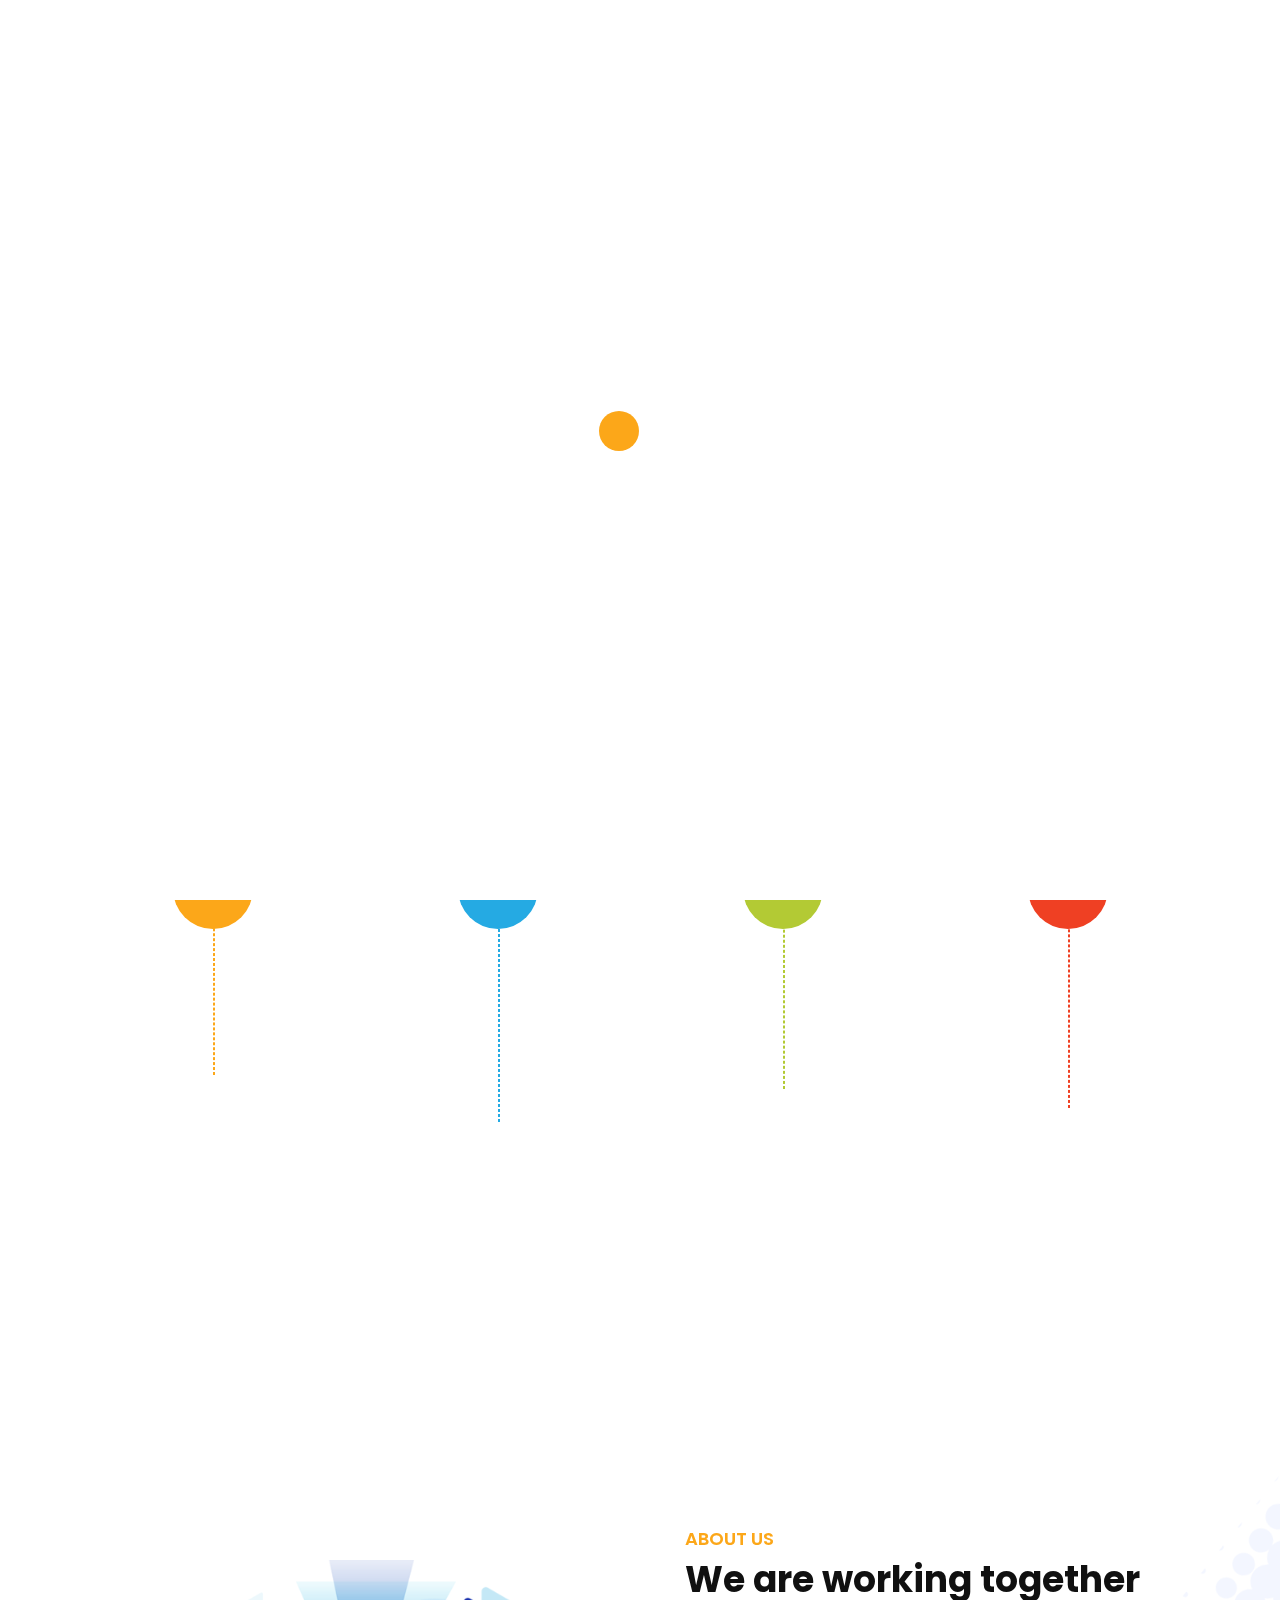
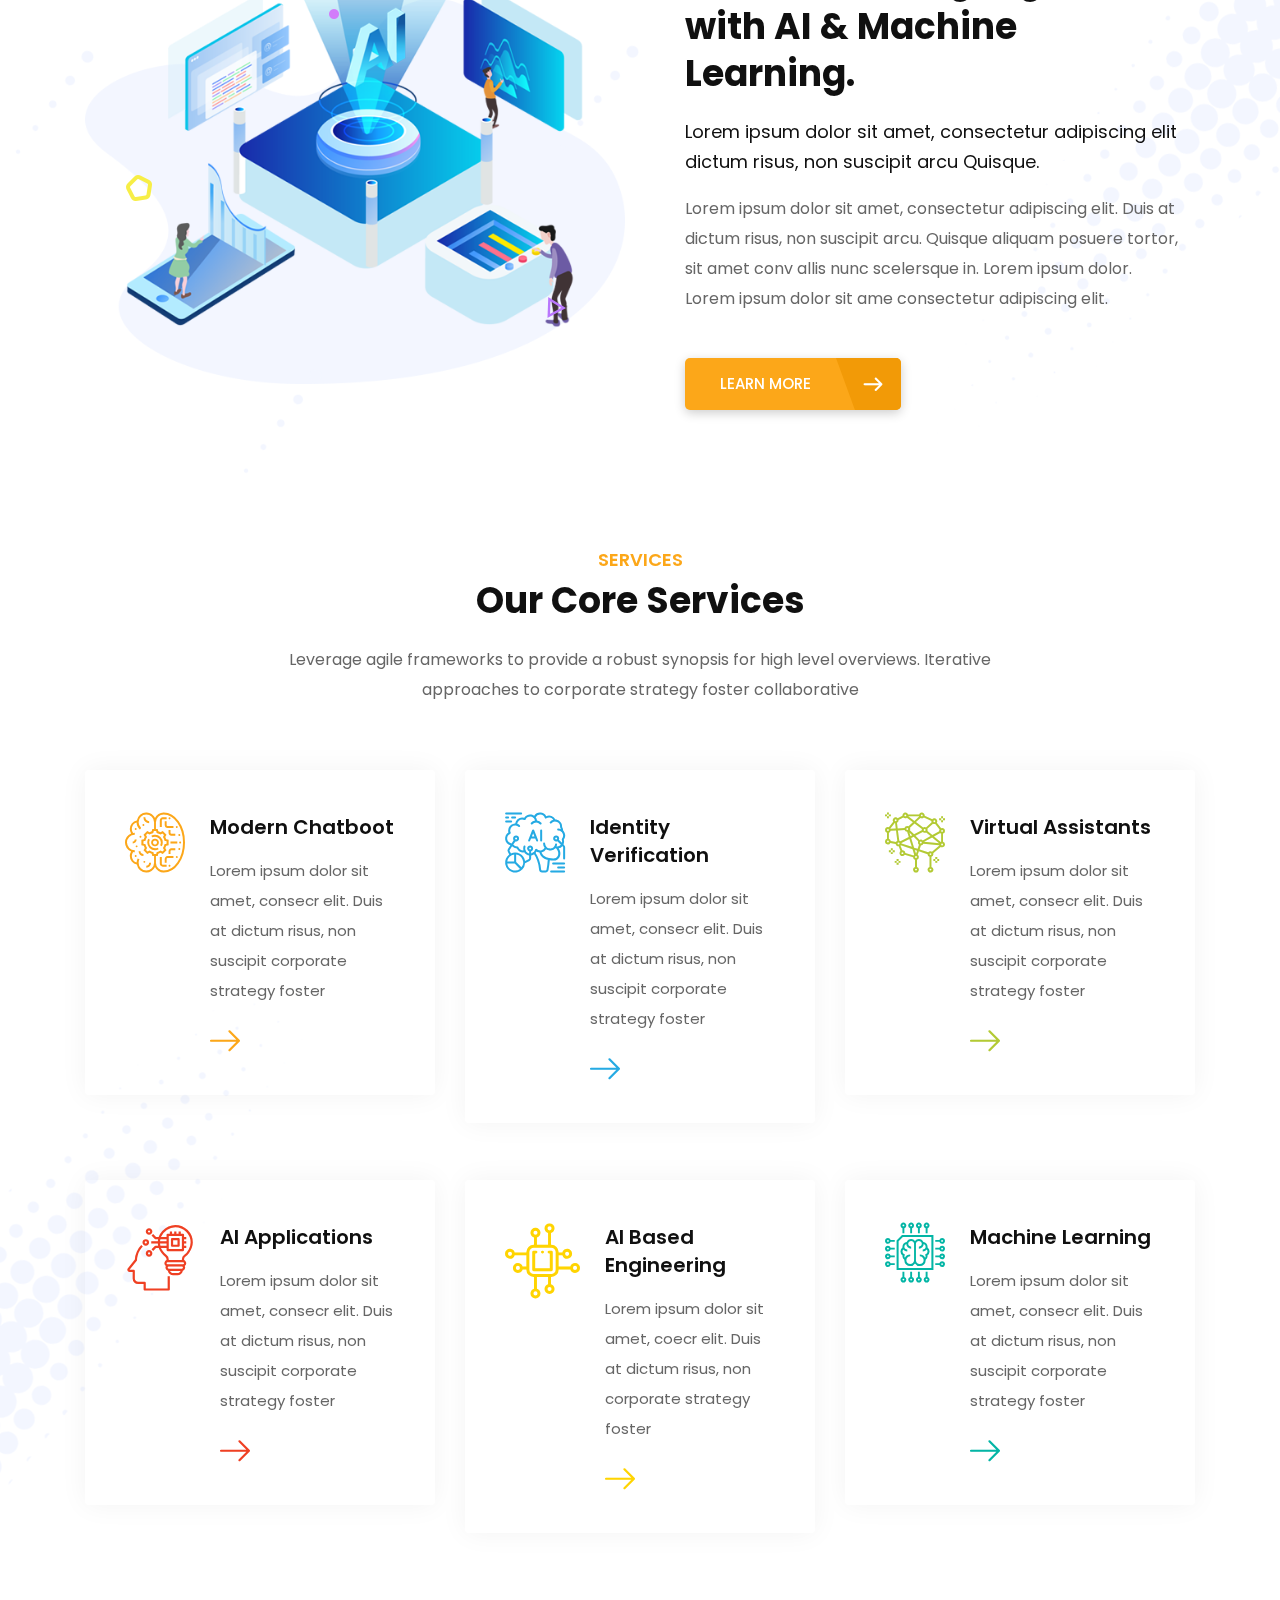
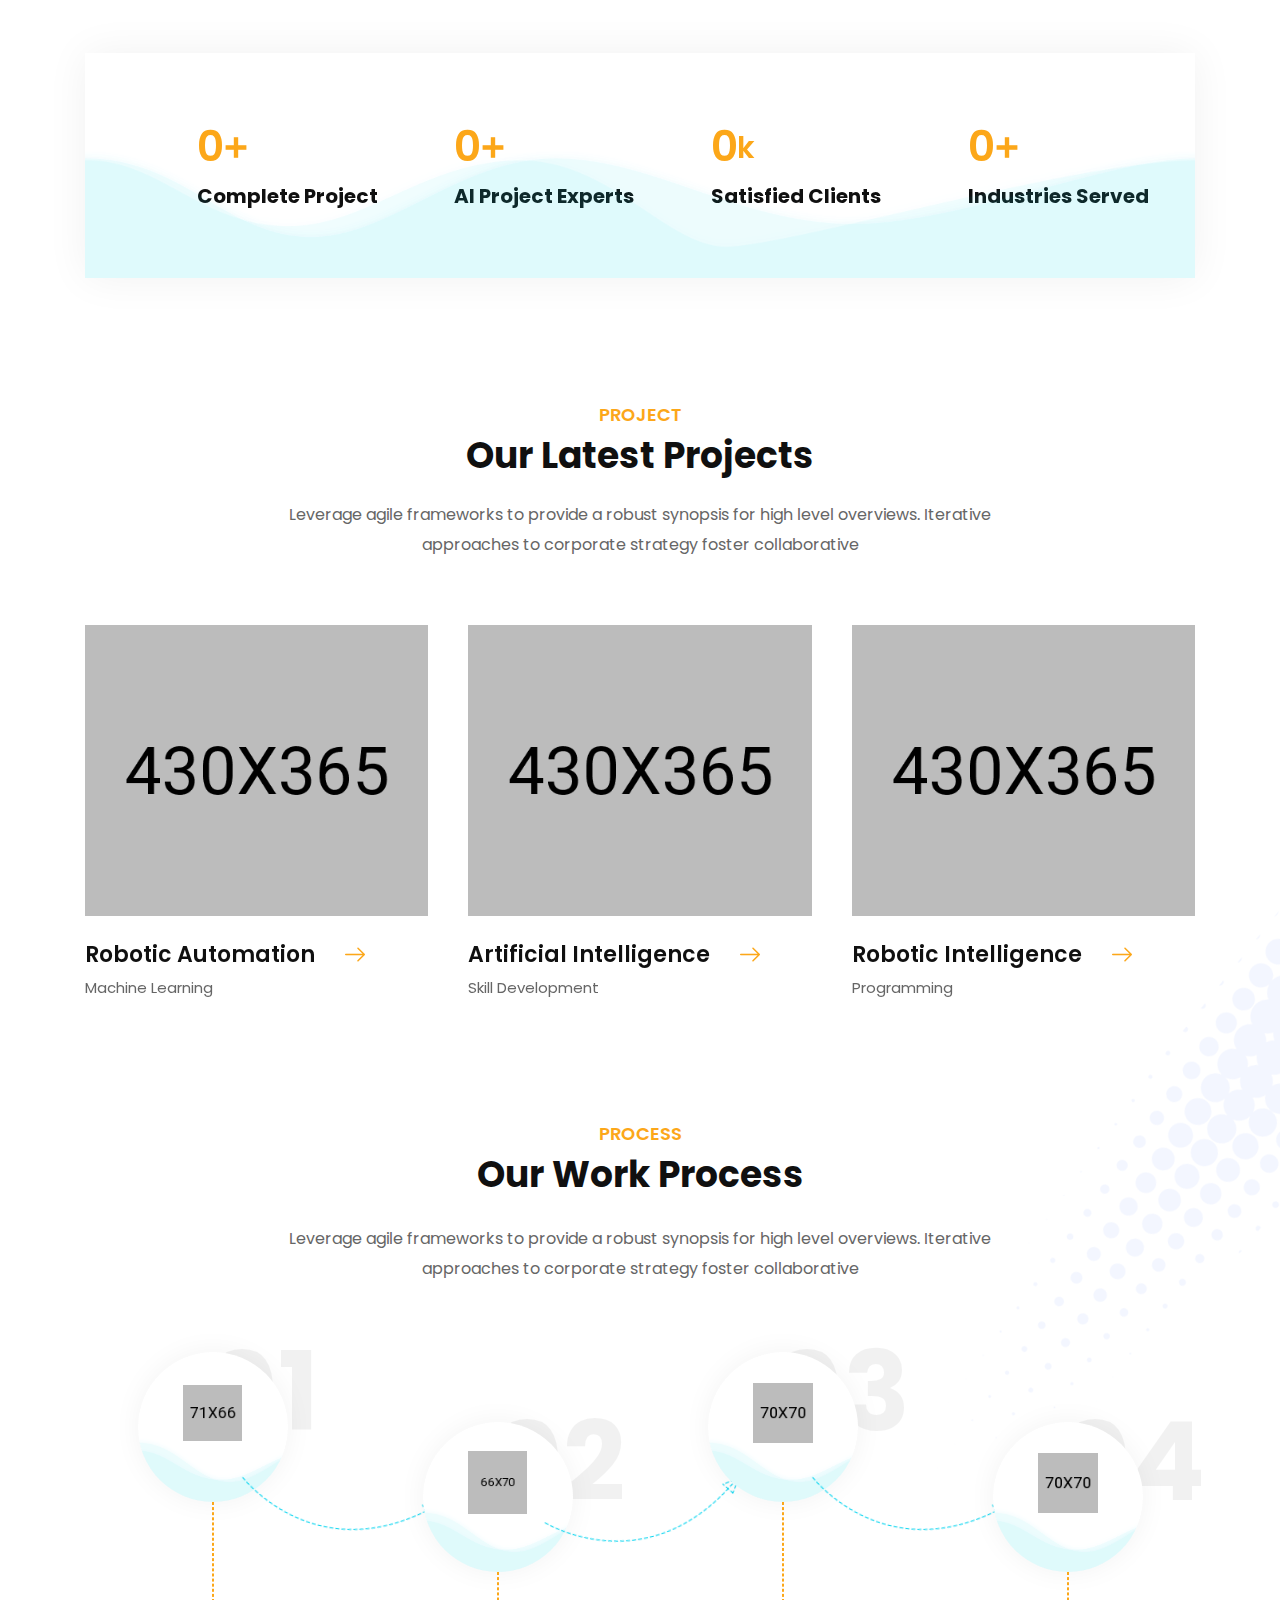
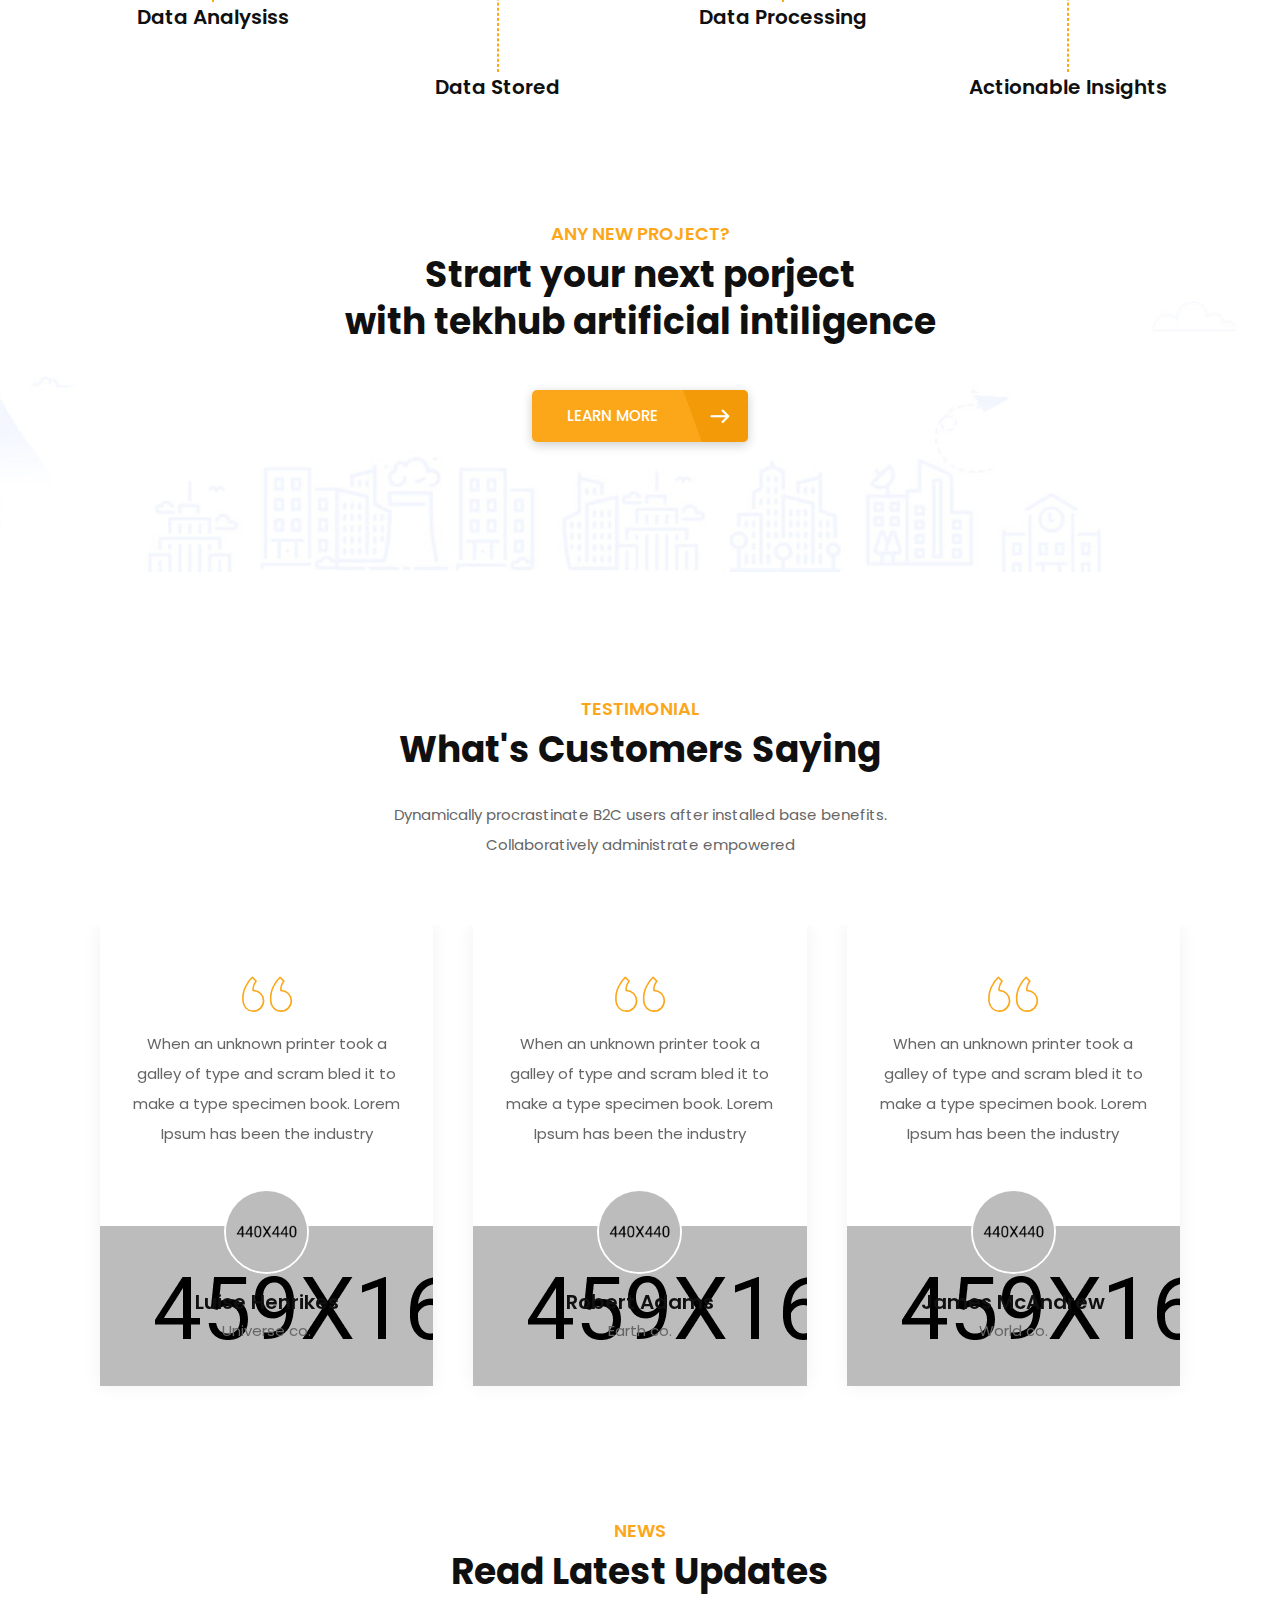
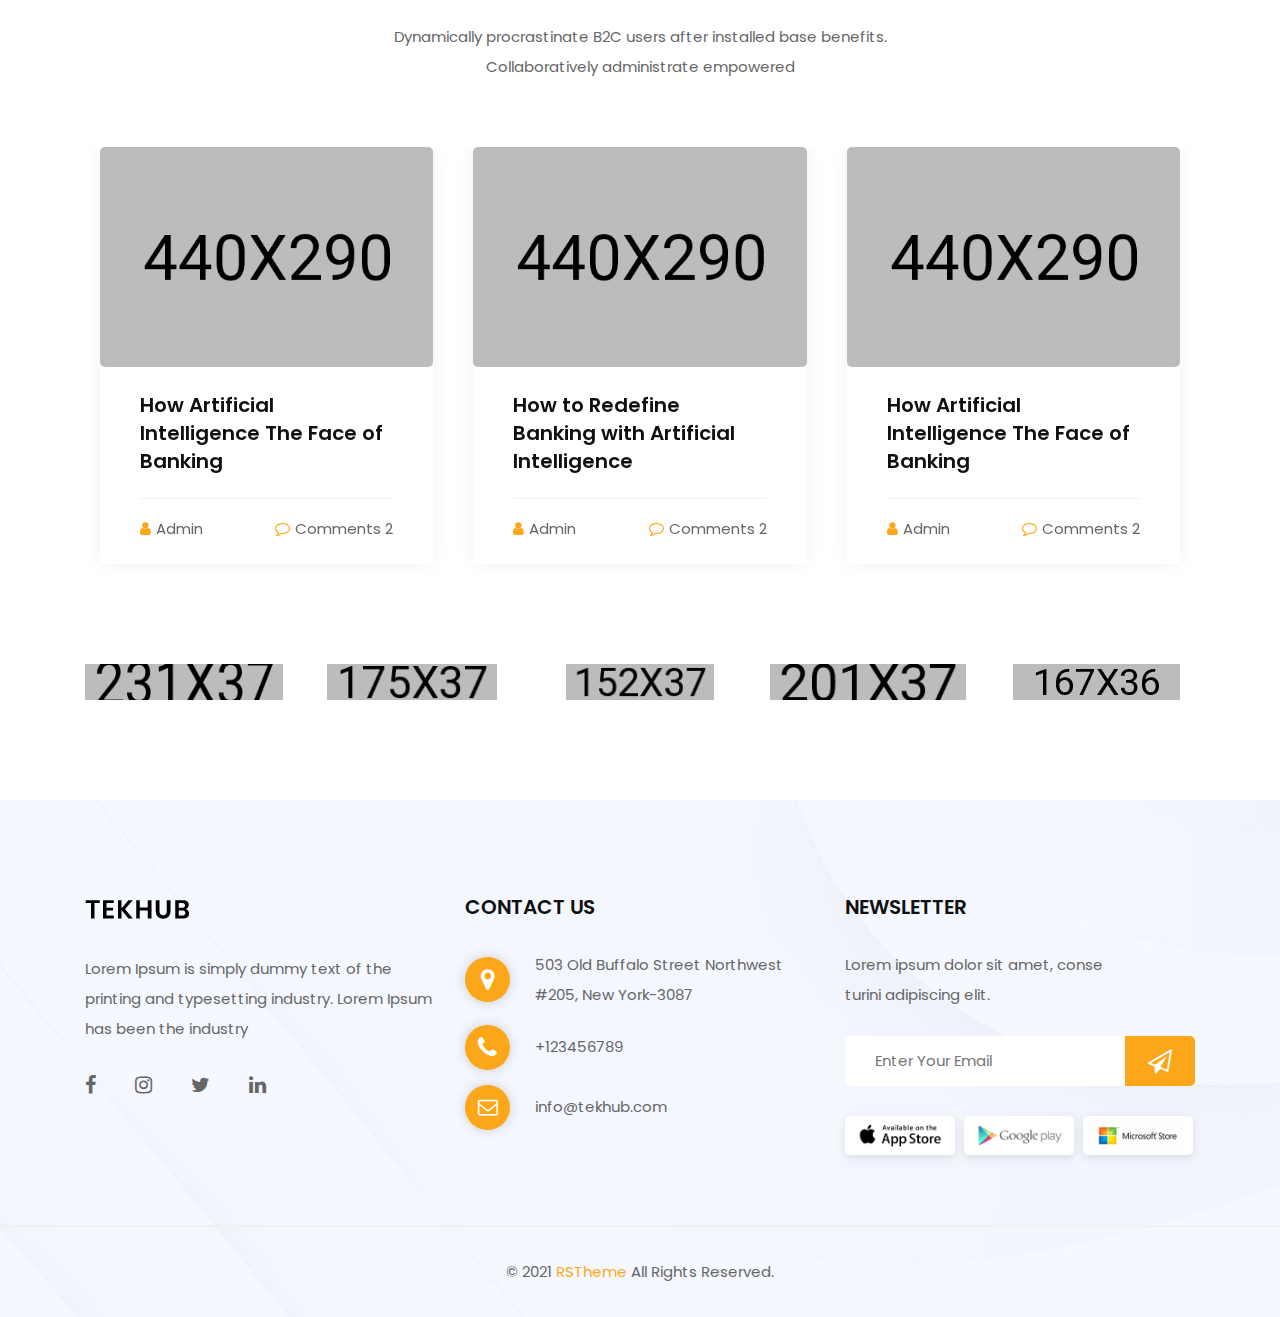
==== index.html @ 442f390a "setup codebase" ====
<!DOCTYPE html>

<html lang="zxx">

    <head>
        <!-- meta tag -->
        <meta charset="utf-8">
        <title>Home | Tekhub - Multipurpose Startups HTML5 Template</title>
        <meta name="description" content="">
        <!-- responsive tag -->
        <meta http-equiv="x-ua-compatible" content="ie=edge">
        <meta name="viewport" content="width=device-width, initial-scale=1">
        <!-- favicon -->
        <link rel="apple-touch-icon" href="apple-touch-icon.png">
        <link rel="shortcut icon" type="image/x-icon" href="assets/images/fav.png">
        <!-- bootstrap v4 css -->
        <link rel="stylesheet" type="text/css" href="assets/css/bootstrap.min.css">
        <!-- font-awesome css -->
        <link rel="stylesheet" type="text/css" href="assets/css/font-awesome.min.css">
        <!-- animate css -->
        <link rel="stylesheet" type="text/css" href="assets/css/animate.css">
        <!-- owl.carousel css -->
        <link rel="stylesheet" type="text/css" href="assets/css/owl.carousel.css">
        <!-- off canvas css -->
        <link rel="stylesheet" type="text/css" href="assets/css/off-canvas.css">
        <!-- slick css -->
        <link rel="stylesheet" type="text/css" href="assets/css/slick-theme.css">
        <link rel="stylesheet" type="text/css" href="assets/css/slick.css">
        <!-- flaticon css  -->
        <link rel="stylesheet" type="text/css" href="assets/fonts/flaticon.css">
        <!-- magnific popup css -->
        <link rel="stylesheet" type="text/css" href="assets/css/magnific-popup.css">
        <!-- rsmenu CSS -->
        <link rel="stylesheet" type="text/css" href="assets/css/rsmenu-main.css">
        <!-- AOS CSS -->
        <link rel="stylesheet" type="text/css" href="assets/css/aos.css">
        <!-- Odometer CSS -->
        <link rel="stylesheet" type="text/css" href="assets/css/odometer.min.css">
        <!-- rsanimations CSS -->
        <link rel="stylesheet" type="text/css" href="assets/css/rsanimations.css">
        <!-- Slider Revolution CSS Files -->
        <link rel="stylesheet" type="text/css" href="assets/revolution/css/settings.css">
        <link rel="stylesheet" type="text/css" href="assets/revolution/css/layers.css">
        <link rel="stylesheet" type="text/css" href="assets/revolution/css/navigation.css">
        <!-- style css -->
        <link rel="stylesheet" type="text/css" href="style.css">
        <!-- style css -->
        <link rel="stylesheet" type="text/css" href="assets/css/rs-spacing.css">
        <!-- responsive css -->
        <link rel="stylesheet" type="text/css" href="assets/css/responsive.css">
    </head>
    <body>    

        <!-- Preloader area start here -->

        <div id="tekhub-load">
            <div class="spinner"></div>
        </div> 
        <!--End preloader here -->        

        <div class="off-wrap"></div>   

        <!--Full width header Start-->
        <div class="full-width-header">
            <!--Header Start-->

            <header id="rs-header" class="rs-header transparent-header">
                <!-- Menu Start -->
                <div class="menu-area menu-sticky">
                    <div class="container">
                        <div class="row">
                            <div class="col-lg-2">
                                <div class="logo-area">
                                    <a class="logo" href="index.html"><img src="assets/images/logo.png" alt="logo"></a>
                                </div>
                            </div>

                            <div class="col-lg-10 text-right">
                                <div class="main-menu">
                                    <div class="mobile-menu">
                                        <a class="rs-menu-toggle">
                                            <i class="fa fa-bars"></i>
                                        </a>
                                    </div>

                                    <nav class="rs-menu">
                                        <ul class="nav-menu">
                                            <!-- Home -->
                                            <li class="current-menu-item current_page_item"> <a href="index.html">Home</a></li>
                                            <!-- End Home -->

                                            <!-- About Menu Start -->
                                            <li><a href="about.html">About</a></li>
                                            <!-- About Menu End -->

                                            <!-- Services Start -->
                                            <li><a href="services.html">Services</a></li>
                                            <!-- Services End -->

                                            <!-- Team Start -->
                                            <li><a href="team.html">Team</a></li>
                                            <!-- Team End -->

                                            <!-- Pages Start -->

                                            <li class="menu-item-has-children"><a href="#">Pages</a>
                                                <ul class="sub-menu">
                                                    <li><a href="project.html">Project</a></li>
                                                    <li><a href="project-details.html">Project Details</a></li>
                                                </ul>
                                            </li>

                                            <!-- Pages End -->

                                            <!-- Blog Start -->
                                            <li class="menu-item-has-children"><a href="#">Blog</a>
                                                <ul class="sub-menu">
                                                    <li><a href="blog.html">Blog Grid</a> </li>
                                                    <li><a href="blog-details.html">Blog Details</a></li>
                                                </ul>
                                            </li>

                                            <!-- Blog End -->

                                            <!-- Contact Start -->
                                            <li><a href="contact.html">Contact</a></li>
                                            <!-- Contact End -->

                                            <!-- Download Start -->
                                            <li class="head-btn"><a href="#">Get Started</a></li>
                                            <!-- Download End -->
                                        </ul> <!-- //.nav-menu -->
                                    </nav>
                                </div> <!-- //.main-menu -->                              
                            </div>
                        </div>
                    </div>
                </div>

                <!-- Menu End -->
            </header>
            <!--Header End-->
        </div>

        <!--Full width header End-->


       <!-- Banner Section Start -->

        <div class="rs-banner relative">

            <div class="rev_slider_wrapper">

                <div id="rev_slider_1" class="rev_slider" data-version="5.4.5">

                    <!-- BEGIN SLIDES LIST -->
                    <ul>

                        <!-- MINIMUM SLIDE STRUCTURE -->
                        <li data-transition="fade">
                            <!-- SLIDE'S MAIN BACKGROUND IMAGE -->
                            <img class="rev-slidebg" src="assets/images/banner/banner_bg.jpg"

                            alt=""
                            data-bgposition="center bottom"
                            data-bgfit="cover"
                            data-bgrepeat="no-repeat">

                            <h1 
                                class="tp-caption tp-resizeme banner-title main-lys"
                                data-x="['left','left','left','left']" data-hoffset="['0','0','0','0']" 
                                data-y="['350','280','230','200']" data-voffset="['0','0','0','0']" 
                                data-height="none"
                                data-type="text"
                                data-responsive_offset="on"
                                data-fontsize="['60','50','40','34']"
                                data-lineheight="['70','60','50','44']"
                                data-frames='[{"delay":0,"speed":1000,"frame":"0","from":"x:-100px;opacity:0;","to":"o:1;","ease":"Power3.easeInOut"},{"delay":"wait","speed":300,"frame":"999","to":"auto:auto;","ease":"Power3.easeInOut"}]'
                                data-textAlign="['left','left','left','left']"
                                data-paddingtop="[0,0,0,0]"
                                data-paddingright="[0,0,0,0]"
                                data-paddingbottom="[0,0,0,0]"
                                data-paddingleft="[20,20,20,20]">
                                The #1 website for  <br> <u>artificial intelligence</u> <br> modern ideas!

                            </h1>
                            <div 

                                class="tp-caption tp-resizeme button-part main-lys"
                                data-x="left" data-hoffset="0"
                                data-y="center" data-voffset="185" 
                                data-width="['auto']"
                                data-height="['auto']"
                                data-type="text" 
                                data-responsive_offset="on"
                                data-frames='[{"delay":600,"speed":1000,"frame":"0","from":"x:-100px;opacity:0;","to":"o:1;","ease":"Power3.easeInOut"},{"delay":"wait","speed":300,"frame":"999","to":"auto:auto;","ease":"Power3.easeInOut"}]'

                                data-textAlign="['left','left','left','left']"
                                data-paddingtop="[0,0,0,0]"
                                data-paddingright="[0,0,0,0]"
                                data-paddingbottom="[0,0,0,0]"
                                data-paddingleft="[20,20,20,20]">
                                <a class="readon important" href="#">Learn More</a>
                            </div>


                            <!-- BEGIN IMAGE LAYER -->

                            <div class="tp-caption tp-resizeme rs-parallaxlevel-4 main-lys"                               
                                data-x="['right','right','right','right']" data-hoffset="['560','400','0','0']"
                                data-y="['middle','middle','middle','middle']" data-voffset="['0','30','30','30']" 
                                data-width="[50,0,0,0]"
                                data-height="none"
                                data-type="image"
                                data-responsive_offset="on"
                                data-frames='[{"delay":900,"speed":1000,"frame":"0","from":"y:-100px;opacity:0;","to":"o:1;","ease":"Power3.easeInOut"},{"delay":"wait","speed":300,"frame":"999","to":"auto:auto;","ease":"Power3.easeInOut"}]'                      
                                data-bgrepeat="no-repeat"
                                data-bgparallax="15">
                                <img src="assets/images/banner/layer.png" alt="">
                            </div>

                            <!-- END IMAGE LAYER -->

                            <!-- SPINE ANIMATION 1 -->
                            <div class="tp-caption tp-resizeme"
                                data-frames='[{"delay": 500, "speed": 300, "from": "opacity: 0", "to": "opacity: 1"},{"delay": "wait", "speed": 300, "to": "opacity: 0"}]'
                                data-type="image"
                                data-x="center" data-hoffset="-195"
                                data-y="bottom" data-voffset="205"
                                data-width="['auto']"
                                data-height="['auto']"
                                data-bgrepeat="no-repeat">
                                <img class="spine anim" src="assets/images/banner/ly1.png" alt="">
                            </div>


                            <!-- SPINE ANIMATION 2 -->

                            <div class="tp-caption tp-resizeme"
                                data-frames='[{"delay": 500, "speed": 300, "from": "opacity: 0", "to": "opacity: 1"},{"delay": "wait", "speed": 300, "to": "opacity: 0"}]'
                                data-type="image"
                                data-x="left" data-hoffset="-200"
                                data-y="bottom" data-voffset="50"
                                data-width="['auto']"
                                data-height="['auto']"
                                data-bgrepeat="no-repeat">
                                <img class="spine anim" src="assets/images/banner/ly2.png" alt="">
                            </div>



                            <!-- SPINE ANIMATION 3 -->
                            <div class="tp-caption tp-resizeme"
                                data-frames='[{"delay": 500, "speed": 300, "from": "opacity: 0", "to": "opacity: 1"},{"delay": "wait", "speed": 300, "to": "opacity: 0"}]'
                                data-type="image"
                                data-x="right" data-hoffset="140"
                                data-y="bottom" data-voffset="50"
                                data-width="['auto']"
                                data-height="['auto']"
                                data-bgrepeat="no-repeat">
                                <img class="spine anim" src="assets/images/banner/ly3.png" alt="">
                            </div>

                            <!-- SPINE ANIMATION 4 -->

                            <div class="tp-caption tp-resizeme"
                                data-frames='[{"delay": 500, "speed": 300, "from": "opacity: 0", "to": "opacity: 1"},{"delay": "wait", "speed": 300, "to": "opacity: 0"}]'
                                data-type="image"
                                data-x="left" data-hoffset="-30"
                                data-y="center" data-voffset="-20"
                                data-width="['auto']"
                                data-height="['auto']"
                                data-bgrepeat="no-repeat">
                                <img class="spine2 anim" src="assets/images/banner/ly4.png" alt="">
                            </div>


                            <!-- SPINE ANIMATION 5 -->

                            <div class="tp-caption tp-resizeme"
                                data-frames='[{"delay": 500, "speed": 300, "from": "opacity: 0", "to": "opacity: 1"},{"delay": "wait", "speed": 300, "to": "opacity: 0"}]'
                                data-type="image"
                                data-x="right" data-hoffset="-130"
                                data-y="top" data-voffset="150"
                                data-width="['auto']"
                                data-height="['auto']"
                                data-bgrepeat="no-repeat">
                                <img class="spine2 anim" src="assets/images/banner/ly5.png" alt="">
                            </div>

                            <!-- SPINE ANIMATION 6 -->
                            <div class="tp-caption tp-resizeme"
                                data-frames='[{"delay": 500, "speed": 300, "from": "opacity: 0", "to": "opacity: 1"},{"delay": "wait", "speed": 300, "to": "opacity: 0"}]'
                                data-type="image"
                                data-x="center" data-hoffset="0"
                                data-y="center" data-voffset="0"
                                data-width="['auto']"
                                data-height="['auto']"
                                data-bgrepeat="no-repeat">
                                <img class="spine3 anim" src="assets/images/banner/ly6.png" alt="">
                            </div>
                        </li>
                    </ul>
                </div>
            </div>
        </div>

        <!-- Banner Section End -->

        <!-- Features Section Start -->

        <div class="rs-features pt-95 pb-130 md-pb-80">
            <div class="features-wrap">
                <div class="container">
                    <div class="row">
                        <div class="col-lg-3 col-md-6 md-mb-70">
                            <div class="features-inner colors1">
                                <div class="number bgcolor1">01</div>
                                <div class="features mt-57" data-aos="fade-up">
                                    <div class="icon-part">
                                        <i class="flaticon-ai-3"></i>
                                    </div>
                                    <h4 class="title"><a href="#">AI Chippest</a></h4>
                                    <div class="desc">Find out what's working and not Dig into your data to find</div>
                                </div>
                            </div>
                        </div>
                        <div class="col-lg-3 col-md-6 md-mb-70">
                            <div class="features-inner colors2">
                                <div class="number bgcolor2">02</div>
                                <div class="features mt-122 md-mt-57" data-aos="fade-up" data-aos-delay="200">
                                    <div class="icon-part">
                                        <i class="flaticon-ai-4"></i>
                                    </div>
                                    <h4 class="title"><a href="#">Advanced Programing</a></h4>
                                    <div class="desc">Find out what's working and not Dig into your data to find</div>
                                </div>
                            </div>
                        </div>
                        <div class="col-lg-3 col-md-6 sm-mb-70">
                            <div class="features-inner colors3">
                                <div class="number bgcolor3">03</div>
                                <div class="features mt-57" data-aos="fade-up" data-aos-delay="400">
                                    <div class="icon-part">
                                        <i class="flaticon-chip"></i>
                                    </div>
                                    <h4 class="title"><a href="#">Cloud AI intergration</a></h4>
                                    <div class="desc">Find out what's working and not Dig into your data to find</div>
                                </div>
                            </div>
                        </div>
                        <div class="col-lg-3 col-md-6">
                            <div class="features-inner colors4">
                                <div class="number bgcolor4">04</div>
                                <div class="features mt-122 md-mt-57" data-aos="fade-up" data-aos-delay="600">
                                    <div class="icon-part">
                                        <i class="flaticon-artificial-intelligence-2"></i>
                                    </div>
                                    <h4 class="title"><a href="#">Robotic Arm</a></h4>
                                    <div class="desc">Find out what's working and not Dig into your data to find</div>
                                </div>
                            </div>
                        </div>
                    </div>
                </div>
            </div>
        </div>

        <!-- Features Section End -->

        <!-- About Section Start -->

        <div class="rs-about relative">
            <div class="container">
                <div class="row y-middle">
                    <div class="col-lg-6 md-mb-30">
                        <div class="image-part">
                            <img src="assets/images/about/main.png" alt="">
                            <div class="anim">
                                <img class="spine2" src="assets/images/about/pattern.png" alt="">
                            </div>
                            <div class="ly-img">
                                <img class="fly ly1" src="assets/images/about/ly1.png" alt="">
                                <img class="fly ly2" src="assets/images/about/ly1.png" alt="">
                                <img class="fly ly3" src="assets/images/about/ly1.png" alt="">
                            </div>
                        </div>
                    </div>

                    <div class="col-lg-6 pl-45 pr-30">
                        <div class="sec-title mb-44">
                            <div class="sub-title primary-color">About us</div>
                            <h2 class="title mb-20">We are working together with AI & Machine Learning.</h2>
                            <p class="desc2 mb-17">Lorem ipsum dolor sit amet, consectetur adipiscing elit dictum risus, non suscipit arcu Quisque.</p>
                            <div class="desc">Lorem ipsum dolor sit amet, consectetur adipiscing elit. Duis at dictum risus, non suscipit arcu. Quisque aliquam posuere tortor, sit amet conv allis nunc scelersque in. Lorem ipsum dolor. Lorem ipsum dolor sit ame consectetur adipiscing elit.</div>
                        </div>

                        <div class="learn-btn">
                            <a class="readon" href="#">Learn More</a>
                        </div>
                    </div>
                </div>
            </div>
            <div class="shape-img">
                <img class="fly right-top" src="assets/images/shape/shape1.png" alt="">
            </div>
        </div>

        <!-- About Section End -->

        <!-- Services Section Start -->

        <div class="rs-services relative pt-125 pb-120 md-pt-62 md-pt-62 md-pb-70">
            <div class="container">
                <div class="sec-title text-center mb-65">
                    <div class="sub-title primary-color">Services</div>
                    <h2 class="title mb-20">Our Core Services</h2>
                    <div class="desc mw-720">Leverage agile frameworks to provide a robust synopsis for high level overviews. Iterative approaches to corporate strategy foster collaborative</div>
                </div>

                <div class="row">
                    <div class="col-lg-4 col-md-6 col-sm-6 mb-57">
                        <div class="services-grid">
                            <div class="icon-part">
                                <i class="flaticon-brain-3 color1"></i>
                            </div>

                            <div class="content-part">
                                <h4 class="title"><a href="#">Modern Chatboot</a></h4>
                                <div class="desc">Lorem ipsum dolor sit amet, consecr elit. Duis at dictum risus, non suscipit corporate strategy foster</div>
                                <div class="btn-part">
                                    <a href="#"><i class="flaticon-right-arrow color1"></i></a>
                                </div>
                            </div>
                        </div>
                    </div>

                    <div class="col-lg-4 col-md-6 col-sm-6 mb-57">
                        <div class="services-grid">
                            <div class="icon-part">
                                <i class="flaticon-brain-6 color2"></i>
                            </div>
                            <div class="content-part">
                                <h4 class="title"><a href="#">Identity Verification</a></h4>
                                <div class="desc">Lorem ipsum dolor sit amet, consecr elit. Duis at dictum risus, non suscipit corporate strategy foster</div>
                                <div class="btn-part">
                                    <a href="#"><i class="flaticon-right-arrow color2"></i></a>
                                </div>
                            </div>
                        </div>
                    </div>

                    <div class="col-lg-4 col-md-6 col-sm-6 mb-57">
                        <div class="services-grid">
                            <div class="icon-part">
                                <i class="flaticon-artificial-intelligence-1 color3"></i>
                            </div>
                            <div class="content-part">
                                <h4 class="title"><a href="#">Virtual  Assistants</a></h4>
                                <div class="desc">Lorem ipsum dolor sit amet, consecr elit. Duis at dictum risus, non suscipit corporate strategy foster</div>

                                <div class="btn-part">
                                    <a href="#"><i class="flaticon-right-arrow color3"></i></a>
                                </div>
                            </div>
                        </div>
                    </div>
                    <div class="col-lg-4 col-md-6 col-sm-6 md-mb-57">
                        <div class="services-grid">
                            <div class="icon-part">
                                <i class="flaticon-automaton-2 big1 color4"></i>
                            </div>
                            <div class="content-part">
                                <h4 class="title"><a href="#">AI Applications</a></h4>
                                <div class="desc">Lorem ipsum dolor sit amet, consecr elit. Duis at dictum risus, non suscipit corporate strategy foster</div>

                                <div class="btn-part">
                                    <a href="#"><i class="flaticon-right-arrow color4"></i></a>
                                </div>
                            </div>
                        </div>
                    </div>

                    <div class="col-lg-4 col-md-6 col-sm-6 xs-mb-57">
                        <div class="services-grid">
                            <div class="icon-part">
                                <i class="flaticon-chip color5 big"></i>
                            </div>

                            <div class="content-part">
                                <h4 class="title"><a href="#">AI Based Engineering</a></h4>

                                <div class="desc">Lorem ipsum dolor sit amet, coecr elit. Duis at dictum risus, non corporate strategy foster</div>
                                <div class="btn-part">
                                    <a href="#"><i class="flaticon-right-arrow color5"></i></a>
                                </div>
                            </div>
                        </div>
                    </div>
                    <div class="col-lg-4 col-md-6 col-sm-6">
                        <div class="services-grid">
                            <div class="icon-part">
                                <i class="flaticon-artificial-intelligence-2 color6"></i>
                            </div>
                            <div class="content-part">
                                <h4 class="title"><a href="#">Machine Learning</a></h4>
                                <div class="desc">Lorem ipsum dolor sit amet, consecr elit. Duis at dictum risus, non suscipit corporate strategy foster</div>
                                <div class="btn-part">
                                    <a href="#"><i class="flaticon-right-arrow color6"></i></a>
                                </div>
                            </div>
                        </div>
                    </div>
                </div>
            </div>

            <div class="shape-img">
                <img class="fly" src="assets/images/shape/shape2.png" alt="">
            </div>
        </div>

        <!-- Services Section End -->


        <!-- Counter Section Start -->

        <div class="rs-counter">
            <div class="container">
                <div class="counter-wrap relative">
                    <div class="row">
                        <div class="col-lg-3 col-md-6 md-mb-30">
                            <div class="counter-content">
                                <div class="odometer counter-number plus" data-count="500"></div>
                                <h4 class="title">Complete Project</h4>
                            </div>
                        </div>
                        <div class="col-lg-3 col-md-6 md-mb-30">
                            <div class="counter-content">
                                <div class="odometer counter-number plus" data-count="180"></div>
                                <h4 class="title">AI Project Experts</h4>
                            </div>
                        </div>
                        <div class="col-lg-3 col-md-6 sm-mb-30">
                            <div class="counter-content">
                                <div class="odometer counter-number thousand" data-count="25"></div>
                                <h4 class="title">Satisfied Clients</h4>
                            </div>
                        </div>
                        <div class="col-lg-3 col-md-6">
                            <div class="counter-content">
                                <div class="odometer counter-number plus" data-count="800"></div>
                                <h4 class="title">Industries Served </h4>
                            </div>
                        </div>
                    </div>

                    <!-- Wave Animation Here -->
                    <div class="wave-wrap wave-anim">
                        <div class="wave-inner bgone">
                            <div class="wave waveone"></div>
                        </div>
                        <div class="wave-inner bgtwo">
                            <div class="wave wavetwo"></div>
                        </div>
                    </div>
                    <!-- Wave Animation End -->
                </div>
            </div>
        </div>

        <!-- Counter Section End -->

        <!-- Project Section  Start -->

        <div class="rs-project style1 pt-122 pb-116 md-pt-70 md-pb-62">
            <div class="container">
                <div class="sec-title text-center mb-65">
                    <div class="sub-title primary-color">Project</div>
                    <h2 class="title mb-20">Our Latest Projects</h2>
                    <div class="desc mw-720">Leverage agile frameworks to provide a robust synopsis for high level overviews. Iterative approaches to corporate strategy foster collaborative</div>
                </div>

                <div class="rs-carousel owl-carousel"
                    data-loop="true"
                    data-items="3"
                    data-margin="40"
                    data-nav="false"
                    data-dots="false"
                    data-autoplay="true"
                    data-hoverpause="true"
                    data-autoplay-timeout="5000"
                    data-smart-speed="800"
                    data-nav-speed="false"
                    data-center="false"
                    data-items-md="2"
                    data-margin-md="30"
                    data-center-md="false"
                    data-nav-md="false"
                    data-dots-md="false"
                    data-items-sm="2"
                    data-nav-sm="false"
                    data-dots-sm="false"
                    data-margin-sm="30"
                    data-items-xs="1"
                    data-nav-xs="false"
                    data-dots-xs="false"
                    data-margin-xs="30">
                    <div class="item">
                        <div class="image-part">
                            <img src="assets/images/projects/1.jpg" alt="">
                        </div>
                        <div class="content-part">
                            <h3 class="title"><a href="#">Robotic Automation <i class="flaticon-right-arrow"></i></a></h3>
                            <span class="category">Machine Learning</span>
                        </div>
                    </div>

                    <div class="item">
                        <div class="image-part">
                            <img src="assets/images/projects/2.jpg" alt="">
                        </div>
                        <div class="content-part">
                            <h3 class="title"><a href="#">Artificial Intelligence <i class="flaticon-right-arrow"></i></a></h3>
                            <span class="category">Skill Development</span>
                        </div>
                    </div>

                    <div class="item">
                        <div class="image-part">
                            <img src="assets/images/projects/3.jpg" alt="">
                        </div>

                        <div class="content-part">
                            <h3 class="title"><a href="#">Robotic Intelligence <i class="flaticon-right-arrow"></i></a></h3>
                            <span class="category">Programming</span>
                        </div>
                    </div>
                    <div class="item">
                        <div class="image-part">
                            <img src="assets/images/projects/4.jpg" alt="">
                        </div>

                        <div class="content-part">
                            <h3 class="title"><a href="#">Robotic Intelligence <i class="flaticon-right-arrow"></i></a></h3>
                            <span class="category">Machine Learning</span>
                        </div>
                    </div>
                </div>
            </div>
        </div>
        <!-- Project Section  End -->

        <!-- Working Process Start -->
        <div class="rs-working-process relative pb-117 md-pb-67">
            <div class="container">
                <div class="sec-title text-center mb-68">
                    <div class="sub-title primary-color">Process</div>
                    <h2 class="title mb-25">Our Work Process</h2>
                    <div class="desc mw-720">Leverage agile frameworks to provide a robust synopsis for high level overviews. Iterative approaches to corporate strategy foster collaborative</div>
                </div>

                <div class="row">
                    <div class="col-lg-3 col-md-6 col-sm-6 md-mb-70">
                        <div class="process-wrap">
                            <div class="number one">01</div>
                            <div class="icon-part">
                                <img src="assets/images/working-process/icon/1.png" alt="">
                                <!-- Wave Animation Here -->
                                <div class="wave-wrap wave-anim">
                                    <div class="wave-inner bgone">
                                        <div class="wave waveone"></div>
                                    </div>
                                    <div class="wave-inner bgtwo">
                                        <div class="wave wavetwo"></div>
                                    </div>
                                </div>
                                <!-- Wave Animation End -->
                            </div>
                            <div class="line"></div>
                            <h4 class="title">Data Analysiss</h4>
                            <img class="mark-img" src="assets/images/working-process/shape.png" alt="">
                        </div>
                    </div>
                    <div class="col-lg-3 col-md-6 col-sm-6 pt-70 md-pt-0 md-mb-70">
                        <div class="process-wrap">
                            <div class="number two">02</div>
                            <div class="icon-part">
                                <img src="assets/images/working-process/icon/2.png" alt="">
                                <!-- Wave Animation Here -->
                                <div class="wave-wrap wave-anim">
                                    <div class="wave-inner bgone">
                                        <div class="wave waveone"></div>
                                    </div>
                                    <div class="wave-inner bgtwo">
                                        <div class="wave wavetwo"></div>
                                    </div>
                                </div>
                                <!-- Wave Animation End -->
                            </div>
                            <div class="line"></div>
                            <h4 class="title">Data Stored</h4>
                            <img class="mark-img down" src="assets/images/working-process/shape.png" alt="">
                        </div>
                    </div>

                    <div class="col-lg-3 col-md-6 col-sm-6 xs-mb-70">
                        <div class="process-wrap">
                            <div class="number three">03</div>
                            <div class="icon-part">
                                <img src="assets/images/working-process/icon/3.png" alt="">
                                <!-- Wave Animation Here -->
                                <div class="wave-wrap wave-anim">
                                    <div class="wave-inner bgone">
                                        <div class="wave waveone"></div>
                                    </div>
                                    <div class="wave-inner bgtwo">
                                        <div class="wave wavetwo"></div>
                                    </div>
                                </div>
                                <!-- Wave Animation End -->
                            </div>
                            <div class="line"></div>
                            <h4 class="title">Data Processing</h4>
                            <img class="mark-img" src="assets/images/working-process/shape.png" alt="">
                        </div>
                    </div>

                    <div class="col-lg-3 col-md-6 col-sm-6 pt-70 md-pt-0">
                        <div class="process-wrap">
                            <div class="number four">04</div>
                            <div class="icon-part">
                                <img src="assets/images/working-process/icon/4.png" alt="">
                                <!-- Wave Animation Here -->
                                <div class="wave-wrap wave-anim">
                                    <div class="wave-inner bgone">
                                        <div class="wave waveone"></div>
                                    </div>
                                    <div class="wave-inner bgtwo">
                                        <div class="wave wavetwo"></div>
                                    </div>
                                </div>
                                <!-- Wave Animation End -->
                            </div>
                            <div class="line"></div>
                            <h4 class="title">Actionable Insights</h4>
                        </div>
                    </div>
                </div>
            </div>
            <div class="shape">
                <img src="assets/images/shape/shape1.png" alt="">
            </div>
        </div>

        <!-- Working Process End -->

        <!-- Call to Action Section Start -->

        <div class="rs-cta bg1 pb-120 md-pb-70">
            <div class="container">
                <div class="content-wrap text-center">
                    <div class="sec-title mb-45">
                        <div class="sub-title primary-color">Any New Project?</div>
                        <h2 class="title mb-0">Strart your next porject <br> with tekhub artificial intiligence</h2>
                    </div>
                    <div class="learn-btn">
                        <a class="readon" href="#">Learn More</a>
                    </div>
                </div>
            </div>
        </div>

        <!-- Call to Action Section End -->

        <!-- Testimonials Section Start -->

        <div class="rs-testimonials">

            <div class="container">
                <div class="sec-title text-center mb-65 mt-122">
                    <div class="sub-title primary-color text-center">Testimonial</div>
                    <h2 class="title">What's Customers Saying</h2>
                    <p>Dynamically procrastinate B2C users after installed base benefits. <br>Collaboratively administrate empowered</p>
                </div>
                <div class="rs-carousel owl-carousel"
                    data-loop="true"
                    data-items="3"
                    data-margin="10"
                    data-nav="false"
                    data-dots="false"
                    data-autoplay="true"
                    data-hoverpause="true"
                    data-autoplay-timeout="5000"
                    data-smart-speed="800"
                    data-nav-speed="false"
                    data-center="false"
                    data-items-md="2"
                    data-margin-md="0"
                    data-center-md="false"
                    data-nav-md="false"
                    data-dots-md="false"
                    data-items-sm="1"
                    data-nav-sm="false"
                    data-dots-sm="false"
                    data-margin-sm="0"
                    data-items-xs="1"
                    data-nav-xs="false"
                    data-dots-xs="false"
                    data-margin-xs="0">
                    <div class="item">
                        <div class="testi-wrap text-center">
                            <div class="icon-part">
                                <i class="flaticon-icon-157247"></i>
                            </div>
                            <div class="content-part">
                                <div class="desc">When an unknown printer took a galley of type and scram bled it to make a type specimen book. Lorem Ipsum has been the industry</div>
                                <div class="avatar">
                                    <img src="assets/images/testimonial/1.jpg" alt="">
                                </div>
                                <h4 class="title">Luise Henrikes</h4>
                                <span class="designation">Universe co.</span>
                            </div>
                        </div>
                    </div>

                    <div class="item">
                        <div class="testi-wrap text-center">
                            <div class="icon-part">
                                <i class="flaticon-icon-157247"></i>
                            </div>
                            <div class="content-part">
                                <div class="desc">When an unknown printer took a galley of type and scram bled it to make a type specimen book. Lorem Ipsum has been the industry</div>
                                <div class="avatar">
                                    <img src="assets/images/testimonial/2.jpg" alt="">
                                </div>
                                <h4 class="title">Robert Adams</h4>
                                <span class="designation">Earth co.</span>
                            </div>
                        </div>
                    </div>

                    <div class="item">
                        <div class="testi-wrap text-center">
                            <div class="icon-part">
                                <i class="flaticon-icon-157247"></i>
                            </div>

                            <div class="content-part">
                                <div class="desc">When an unknown printer took a galley of type and scram bled it to make a type specimen book. Lorem Ipsum has been the industry</div>
                                <div class="avatar">
                                    <img src="assets/images/testimonial/3.jpg" alt="">
                                </div>
                                <h4 class="title">James McAndrew</h4>
                                <span class="designation">World co.</span>
                            </div>
                        </div>
                    </div>
                </div>
            </div>
        </div>

        <!-- Testimonials Section End -->

        <!-- Blog Section Start -->

        <div class="rs-blog pt-100 md-pt-50">
            <div class="container">
                <div class="sec-title text-center mb-65">
                    <div class="sub-title primary-color">News</div>
                    <h2 class="title">Read Latest Updates</h2>
                    <p>Dynamically procrastinate B2C users after installed base benefits. <br>Collaboratively administrate empowered</p>
                </div>
                <div class="rs-carousel owl-carousel"
                    data-loop="true"
                    data-items="3"
                    data-margin="10"
                    data-nav="false"
                    data-dots="false"
                    data-autoplay="true"
                    data-hoverpause="true"
                    data-autoplay-timeout="5000"
                    data-smart-speed="800"
                    data-nav-speed="false"
                    data-center="false"
                    data-items-md="2"
                    data-margin-md="0"
                    data-center-md="false"
                    data-nav-md="false"
                    data-dots-md="false"
                    data-items-sm="1"
                    data-nav-sm="false"
                    data-dots-sm="false"
                    data-margin-sm="0"
                    data-items-xs="1"
                    data-nav-xs="false"
                    data-dots-xs="false"
                    data-margin-xs="0">
                    <div class="item">
                        <div class="single-blog-slide">
                            <div class="blog-image">
                                <a href="blog-details.html"><img src="assets/images/blog/home_slider_1.jpg" alt=""></a>
                            </div>
                            <div class="blog-informations">
                                <h4 class="bl-title"><a href="blog-details.html">How Artificial Intelligence The Face of Banking</a></h4>
                                <ul>
                                    <li><i class="fa fa-user" aria-hidden="true"></i>Admin</li>
                                    <li><i class="fa fa-comment-o" aria-hidden="true"></i>Comments 2</li>
                                </ul>
                            </div>
                        </div>
                    </div>

                    <div class="item">
                        <div class="single-blog-slide">
                            <div class="blog-image">
                                <a href="blog-details.html"><img src="assets/images/blog/home_slider_2.jpg" alt=""></a>
                            </div>
                            <div class="blog-informations">
                                <h4 class="bl-title"><a href="blog-details.html">How to Redefine Banking with Artificial Intelligence</a></h4>
                                <ul>
                                    <li><i class="fa fa-user" aria-hidden="true"></i>Admin</li>
                                    <li><i class="fa fa-comment-o" aria-hidden="true"></i>Comments 2</li>
                                </ul>
                            </div>
                        </div>
                    </div>

                    <div class="item">
                        <div class="single-blog-slide">
                            <div class="blog-image">
                                <a href="blog-details.html"><img src="assets/images/blog/home_slider_3.jpg" alt=""></a>
                            </div>
                            <div class="blog-informations">
                                <h4 class="bl-title"><a href="blog-details.html">How Artificial Intelligence The Face of Banking</a></h4>
                                <ul>
                                    <li><i class="fa fa-user" aria-hidden="true"></i>Admin</li>
                                    <li><i class="fa fa-comment-o" aria-hidden="true"></i>Comments 2</li>
                                </ul>
                            </div>
                        </div>
                    </div>
                </div>
            </div>
        </div>
        <!-- Blog Section End -->

        <!-- Partner Section Start -->
        <div class="rs-partner pt-70 pb-100 md-pt-50 md-pb-80">
            <div class="container">
                <div class="rs-carousel owl-carousel"
                    data-loop="true"
                    data-items="5"
                    data-margin="30"
                    data-nav="false"
                    data-dots="false"
                    data-autoplay="true"
                    data-hoverpause="true"
                    data-autoplay-timeout="5000"
                    data-smart-speed="800"
                    data-nav-speed="false"
                    data-center="false"
                    data-items-md="3"
                    data-center-md="false"
                    data-nav-md="false"
                    data-dots-md="false"
                    data-margin-md="30"
                    data-items-sm="2"
                    data-nav-sm="false"
                    data-dots-sm="false"
                    data-margin-sm="30"
                    data-items-xs="2"
                    data-nav-xs="false"
                    data-dots-xs="false"
                    data-margin-xs="30">
                    <div class="image-wrap">
                        <a href="#"><img src="assets/images/partner/1.png" alt=""></a>
                    </div>
                    <div class="image-wrap">
                        <a href="#"><img src="assets/images/partner/2.png" alt=""></a>
                    </div>
                    <div class="image-wrap">
                        <a href="#"><img src="assets/images/partner/3.png" alt=""></a>
                    </div>
                    <div class="image-wrap">
                        <a href="#"><img src="assets/images/partner/4.png" alt=""></a>
                    </div>
                    <div class="image-wrap">
                        <a href="#"><img src="assets/images/partner/5.png" alt=""></a>
                    </div>
                </div>
            </div>
        </div>

        <!-- Partner Section End -->

        <!-- Footer Section Start -->
        <footer id="rs-footer" class="rs-footer">
            <div class="footer-bottom">
                <div class="container"> 
                    <div class="row">
                        <div class="col-lg-4 col-md-12 md-mb-50">
                            <div class="footer-widget">
                                <div class="footer-logo">
                                    <a href="#"><img src="assets/images/logo.png" alt="Footer Logo"></a>
                                </div>
                                <p class="des">Lorem Ipsum is simply dummy text of the printing and typesetting industry. Lorem Ipsum has been the industry</p>
                                <div class="footer-widget">
                                    <ul class="social-links">
                                        <li><a href="#"><i class="fa fa-facebook"></i></a></li>
                                        <li><a href="#"><i class="fa fa-instagram"></i></a></li>
                                        <li><a href="#"><i class="fa fa-twitter"></i></a></li>
                                        <li><a href="#"><i class="fa fa-linkedin"></i></a></li>
                                    </ul>
                                </div>
                            </div>
                        </div>

                        <div class="col-lg-4 col-md-12 md-mb-50">
                            <div class="footer-widget">
                                <h4 class="footer-title">Contact Us</h4>
                                <div class="contact-info">
                                    <div class="info mb-15">
                                        <div class="icon-part"><i class="fa fa-map-marker"></i></div>
                                        <div class="content width">503 Old Buffalo Street Northwest #205, New York-3087</div>
                                    </div>
                                    <div class="info mb-15">
                                        <div class="icon-part"><i class="fa fa-phone"></i></div>
                                        <div class="content"><a href="tel:+123456789">+123456789</a></div>
                                    </div>

                                    <div class="info">
                                        <div class="icon-part"><i class="fa fa-envelope-o"></i></div>
                                        <div class="content"><a href="mailto:info@tekhub.com">info@tekhub.com</a></div>
                                    </div>
                                </div>
                            </div>
                        </div>
                        <div class="col-lg-4 col-md-12">
                            <div class="footer-widget">
                                <h4 class="footer-title">Newsletter</h4>
                                <!-- Newsletter Start -->
                                <div class="news-info">
                                    <p>Lorem ipsum dolor sit amet, conse <br>turini adipiscing elit.</p>
                                </div>

                                <form class="footer-form">
                                    <input type="text" class="form-input" placeholder="Enter Your Email">
                                    <button type="submit" class="form-button"><i class="fa fa-paper-plane-o" aria-hidden="true"></i></button>
                                </form>

                                <ul class="download-links">
                                    <li><a href="#"><img src="images/download/1.jpg" alt=""></a></li>
                                    <li><a href="#"><img src="images/download/2.jpg" alt=""></a></li>
                                    <li><a href="#"><img src="images/download/3.jpg" alt=""></a></li>
                                </ul>
                            </div>
                        </div>
                    </div>     
                </div>
            </div>
            <div class="copyright text-center pt-10 pb-10">
                © 2021 <a href="#">RSTheme</a> All Rights Reserved.
            </div> 
        </footer>
        <!-- Footer Section End -->

        <!-- Scrool to Top Start -->
        <div id="scrollUp">
            <i class="fa fa-angle-up"></i>
        </div> 
        <!-- Scrool to Top End -->        

        <!-- Core jQuery Script -->
        <script src="assets/js/jquery.min.js"></script>
        <!-- Slider Revolution core JavaScript files -->
        <script src="assets/revolution/js/jquery.themepunch.tools.min.js"></script>
        <script src="assets/revolution/js/jquery.themepunch.revolution.min.js"></script>
        <!-- Slider Revolution extension scripts. ONLY NEEDED FOR LOCAL TESTING -->
        <script src="assets/revolution/js/extensions/revolution.extension.actions.min.js"></script>
        <script src="assets/revolution/js/extensions/revolution.extension.carousel.min.js"></script>
        <script src="assets/revolution/js/extensions/revolution.extension.kenburn.min.js"></script>
        <script src="assets/revolution/js/extensions/revolution.extension.layeranimation.min.js"></script>
        <script src="assets/revolution/js/extensions/revolution.extension.migration.min.js"></script>
        <script src="assets/revolution/js/extensions/revolution.extension.navigation.min.js"></script>
        <script src="assets/revolution/js/extensions/revolution.extension.parallax.min.js"></script>
        <script src="assets/revolution/js/extensions/revolution.extension.slideanims.min.js"></script>
        <script src="assets/revolution/js/extensions/revolution.extension.video.min.js"></script>

        <!-- modernizr js -->
        <script src="assets/js/modernizr-2.8.3.min.js"></script>
        <!-- Odometer Js -->
        <script src="assets/js/odometer.min.js"></script>
        <!-- appear js -->
        <script src="assets/js/jquery.appear.min.js"></script>
        <!-- bootstrap js -->
        <script src="assets/js/bootstrap.min.js"></script>
        <!-- owl.carousel js -->
        <script src="assets/js/owl.carousel.min.js"></script>
        <!-- slick js -->
        <script src="assets/js/slick.min.js"></script>
        <!-- magnific popup js -->
        <script src="assets/js/jquery.magnific-popup.min.js"></script>
        <!-- AOS js -->
        <script src="assets/js/aos.js"></script>
        <!-- isotope.pkgd.min js -->
        <script src="assets/js/isotope.pkgd.min.js"></script>
        <!-- imagesloaded.pkgd.min js -->
        <script src="assets/js/imagesloaded.pkgd.min.js"></script>
        <!-- wow js -->
        <script src="assets/js/wow.min.js"></script>
        <!-- rsmenu js -->
        <script src="assets/js/rsmenu-main.js"></script>
        <!-- plugins js -->
        <script src="assets/js/plugins.js"></script>
         <!-- main js -->
        <script src="assets/js/main.js"></script>
    </body>
</html>
---- assets/css/off-canvas.css ----
@charset "utf-8";

/**
*
* -----------------------------------------------------------------------------
*
* Template : Kulluu - Creative Agency HTML Template
* Author : rs-theme
* Author URI : http://www.rstheme.com/
*
* -----------------------------------------------------------------------------
*
**/

.rs-offcanvas-link {

}

a.nav-expander {
    background: transparent;
    color: #FFFFFF;
    display: block;
    font-size: 16px;
    font-weight: 400;
    height: auto;
    margin-right: 0;
    padding: 0;
    right: 0;
    text-decoration: none;
    text-transform: uppercase;
    top: 0;
    transition: right 0.3s ease-in-out 0s;
    width: auto;
    z-index: 12;
    transition: right 0.3s ease-in-out 0s;
    -webkit-transition: right 0.3s ease-in-out 0s;
    -moz-transition: right 0.3s ease-in-out 0s;
    -o-transition: right 0.3s ease-in-out 0s;
 
}
 
a.nav-expander:hover {
  cursor: pointer;
}

nav.right_menu_togle {
	background: rgba(0,0,0,0.9);
	display: block;
	height: 100%;
	overflow: auto;
	position: fixed;
	right: -23em;
	font-size: 15px;
	top: 0;
	width: 23em;
	z-index: 2000;
	transition: right 0.3s ease-in-out 0s;
	-webkit-transition: right 0.3s ease-in-out 0s;
	-moz-transition: right 0.3s ease-in-out 0s;
	-o-transition: right 0.3s ease-in-out 0s;
}
.nav-expanded nav {
  right: 0;
}
 
body.nav-expanded {
  margin-left: 0em;
  transition: right 0.4s ease-in-out 0s;
  -webkit-transition: right 0.4s ease-in-out 0s;
  -moz-transition: right 0.4s ease-in-out 0s;
  -o-transition: right 0.4s ease-in-out 0s;
}
.right_menu_togle .close-btn{
	overflow: hidden;
	padding: 35px 10px 20px;
}
.right_menu_togle .canvas-logo{
    padding-left: 24px;
    padding-bottom: 20px;
}
.right_menu_togle .search-wrap{
    padding: 20px 24px 0;
    position: relative;
}
.right_menu_togle .search-wrap label{
    display: block;
    font-size: 20px;
    color: #fff;
    position: relative;
}
.right_menu_togle .search-wrap input,
.right_menu_togle .search-wrap button{
    border: none;
    outline: none;
}
.right_menu_togle .search-wrap input{
    width: 100%;
    border-radius: 30px;
    background: #fff;
    padding: 7px 25px;
    margin-top: 6px;
}
.right_menu_togle .search-wrap button{
    position: absolute;
    right: 40px;
    background: transparent;
    cursor: pointer;
    bottom: 7px;
    font-size: 18px;
}

span#nav-close {
	font-size: 20px;
    cursor: pointer;
    color: #fff;
    display: block;
    text-align: center;
    width: 35px;
    height: 35px;
    line-height: 26px;
    border: 3px solid #fff;
    border-radius: 50%;
    float: right;
    font-weight: bold;
}

.sidebarnav_menu.main-menu li.menu-item-has-children:before{
	position: absolute;
    content: "\f078";
    font-family: FontAwesome;
    color: #ffffff;
    width: 32px;
    height: 32px;
    line-height: 30px;
    background: rgba(255,255,255,0.2);
    border: 1px solid rgba(255,255,255,0.3);
    right: 8px;
    top: 5px;
    cursor: pointer;
    z-index: 999;
    text-align: center;
    font-size: 15px;
	transition: 0.4s;
	-webkit-transition: 0.4s;
	-ms-transition: 0.4s;
}
.sidebarnav_menu.main-menu li.menu-item-has-children.open:before{
    content: "\f077";
	transition: 0.4s;
	-webkit-transition: 0.4s;
	-ms-transition: 0.4s;
}
.sidebarnav_menu.main-menu li.menu-item-has-children ul{
	display: none;
}
.sidebarnav_menu.main-menu li.menu-item-has-children ul li a{
    display: block;
    padding: 8px 45px;
    font-size: 14px;
}

.sidebarnav_menu.main-menu li ul li:hover a,
.sidebarnav_menu.main-menu li ul li.active a{
	background: rgba(0,0,0,0.15) !important;
}
.sidebarnav_menu.main-menu li {
  border-bottom: 1px solid rgba(255,255,255,0.15);
  font-size: 16px;
  position: relative;
  display: block;
}
.sidebarnav_menu.main-menu .list-unstyled li:last-child {
	border-bottom: 0;
}
.sidebarnav_menu.main-menu .list-unstyled {
 	border-top: 1px solid rgba(255,255,255,0.15);
}
.sidebarnav_menu.main-menu .list-unstyled li {
	border: 0;
}
.sidebarnav_menu.main-menu li a {
  color: #fff;
  text-decoration: none;
  padding: 8px 24px;
  display: block;
  transition: 0.4s;
  -webkit-transition: 0.4s;
  -ms-transition: 0.4s;
}
.sidebarnav_menu.main-menu li ul li a {
  padding: 8px 0 8px 40px; 
}
.sidebarnav_menu.main-menu li a:hover {
  color: #FFFFFF;
  text-decoration: none;
}
 
.sidebarnav_menu.main-menu a .caret {
	width: 0;
	height: 0;
	display: inline-block;
	vertical-align: top;
	border-top: 4px solid #4f5963;
	border-right: 4px solid transparent;
	border-left: 4px solid transparent;
	content: "";
    margin-top: 8px;
}
 
.sidebarnav_menu.main-menu a:hover .caret {
	border-top-color: #4f5963;
}
 
.sidebarnav_menu.main-menu li.open > a > .caret {
	border-top: none;
	border-bottom: 4px solid #4f5963;
	border-right: 4px solid transparent;
	border-left: 4px solid transparent;
}
 
.sidebarnav_menu.main-menu li.open > a:hover > .caret {
	border-bottom-color: #4f5963;
}
 
.icon:before {
  font-family: 'FontAwesome';
  font-style: normal;
  font-variant: normal;
  font-weight: normal;
  line-height: 1;
  text-transform: none;
  content: '\f105';
}
 
.sidebarnav_menu.main-menu li > a > span.icon {
  float: right;
  margin: 0.1em 1.7em -0.1em 0;
  opacity: 0;
  -webkit-transition: all 0.2s ease-in-out;
  -moz-transition: all 0.2s ease-in-out;
  -o-transition: all 0.2s ease-in-out;
  transition: all 0.2s ease-in-out;
 
}
 
.sidebarnav_menu.main-menu li > a:hover > span.icon {
  float: right;
  margin: 0.1em 0.8em -0.1em 0;
  opacity: 1;
}

.sidebar_nav.navbar {
    position: absolute;
    min-height: auto;
    margin-bottom: 0;
    border: 0;
}
.rs-menu.rs-menu-close,
.sidebar_nav.navbar-inverse{
	background: transparent;
}
---- assets/fonts/flaticon.css ----
/*
  	Flaticon icon font: Flaticon
  	Creation date: 04/03/2020 06:22
  	*/

@font-face {
  font-family: "Flaticon";
  src: url("./Flaticon.eot");
  src: url("./Flaticon.eot?#iefix") format("embedded-opentype"),
       url("./Flaticon.woff2") format("woff2"),
       url("./Flaticon.woff") format("woff"),
       url("./Flaticon.ttf") format("truetype"),
       url("./Flaticon.svg#Flaticon") format("svg");
  font-weight: normal;
  font-style: normal;
}

@media screen and (-webkit-min-device-pixel-ratio:0) {
  @font-face {
    font-family: "Flaticon";
    src: url("./Flaticon.svg#Flaticon") format("svg");
  }
}

[class^="flaticon-"]:before, [class*=" flaticon-"]:before,
[class^="flaticon-"]:after, [class*=" flaticon-"]:after {   
  font-family: Flaticon;
        font-size: 20px;
font-style: normal;
margin-left: 20px;
}

.flaticon-spreadsheet:before { content: "\f100"; }
.flaticon-letter:before { content: "\f101"; }
.flaticon-files-and-folders:before { content: "\f102"; }
.flaticon-membership:before { content: "\f103"; }
.flaticon-grid:before { content: "\f104"; }
.flaticon-table:before { content: "\f105"; }
.flaticon-count:before { content: "\f106"; }
.flaticon-support:before { content: "\f107"; }
.flaticon-multimedia:before { content: "\f108"; }
.flaticon-price:before { content: "\f109"; }
.flaticon-slider:before { content: "\f10a"; }
.flaticon-menu:before { content: "\f10b"; }
.flaticon-behance:before { content: "\f10c"; }
.flaticon-error:before { content: "\f10d"; }
.flaticon-rate:before { content: "\f10e"; }
.flaticon-ballot-box:before { content: "\f10f"; }
.flaticon-shipping-and-delivery:before { content: "\f110"; }
.flaticon-one:before { content: "\f111"; }
.flaticon-info:before { content: "\f112"; }
.flaticon-growth:before { content: "\f113"; }
.flaticon-option:before { content: "\f114"; }
.flaticon-files-and-folders-1:before { content: "\f115"; }
.flaticon-attach:before { content: "\f116"; }
.flaticon-tabs-1:before { content: "\f117"; }
.flaticon-blogging:before { content: "\f118"; }
.flaticon-network:before { content: "\f119"; }
.flaticon-text-box:before { content: "\f11a"; }
.flaticon-shipping-and-delivery-1:before { content: "\f11b"; }
.flaticon-music-and-multimedia:before { content: "\f11c"; }
.flaticon-slideshow:before { content: "\f11d"; }
.flaticon-success:before { content: "\f11e"; }
.flaticon-progress:before { content: "\f11f"; }
.flaticon-tool-tip:before { content: "\f120"; }
.flaticon-shopping-cart:before { content: "\f121"; }
.flaticon-conversation:before { content: "\f122"; }
.flaticon-image:before { content: "\f123"; }
.flaticon-24-hours:before { content: "\f124"; }
.flaticon-form:before { content: "\f125"; }
.flaticon-countdown:before { content: "\f126"; }
.flaticon-table-for-data:before { content: "\f127"; }
.flaticon-slider-1:before { content: "\f128"; }
.flaticon-percentage:before { content: "\f129"; }
.flaticon-timeline:before { content: "\f12a"; }
.flaticon-slider-2:before { content: "\f12b"; }
.flaticon-slider-3:before { content: "\f12c"; }
.flaticon-instagram:before { content: "\f12d"; }
.flaticon-instagram-1:before { content: "\f12e"; }
.flaticon-facebook-logo:before { content: "\f12f"; }
.flaticon-twitter:before { content: "\f130"; }
.flaticon-link:before { content: "\f131"; }
.flaticon-artificial-intelligence:before { content: "\f132"; }
.flaticon-robotic-arm:before { content: "\f133"; }
.flaticon-ai:before { content: "\f134"; }
.flaticon-play-button:before { content: "\f135"; }
.flaticon-artificial-intelligence-1:before { content: "\f136"; }
.flaticon-automaton:before { content: "\f137"; }
.flaticon-brain:before { content: "\f138"; }
.flaticon-ai-1:before { content: "\f139"; }
.flaticon-artificial-intelligence-2:before { content: "\f13a"; }
.flaticon-artificial-intelligence-3:before { content: "\f13b"; }
.flaticon-mail:before { content: "\f13c"; }
.flaticon-machine-learning:before { content: "\f13d"; }
.flaticon-machine-learning-1:before { content: "\f13e"; }
.flaticon-code:before { content: "\f13f"; }
.flaticon-gps:before { content: "\f140"; }
.flaticon-place:before { content: "\f141"; }
.flaticon-phone:before { content: "\f142"; }
.flaticon-mail-1:before { content: "\f143"; }
.flaticon-artificial-intelligence-4:before { content: "\f144"; }
.flaticon-abc:before { content: "\f145"; }
.flaticon-contract:before { content: "\f146"; }
.flaticon-quote:before { content: "\f147"; }
.flaticon-business-and-finance:before { content: "\f148"; }
.flaticon-binary-code:before { content: "\f149"; }
.flaticon-database:before { content: "\f14a"; }
.flaticon-font:before { content: "\f14b"; }
.flaticon-speech-bubble:before { content: "\f14c"; }
.flaticon-face:before { content: "\f14d"; }
.flaticon-facial:before { content: "\f14e"; }
.flaticon-data:before { content: "\f14f"; }
.flaticon-facial-recognition:before { content: "\f150"; }
.flaticon-right-arrow:before { content: "\f151"; }
.flaticon-seo-and-web:before { content: "\f152"; }
.flaticon-encrypt:before { content: "\f153"; }
.flaticon-encrypt-1:before { content: "\f154"; }
.flaticon-data-encryption:before { content: "\f155"; }
.flaticon-tick:before { content: "\f156"; }
.flaticon-success-1:before { content: "\f157"; }
.flaticon-send:before { content: "\f158"; }
.flaticon-left-arrow:before { content: "\f159"; }
.flaticon-up-arrow:before { content: "\f15a"; }
.flaticon-download-arrow:before { content: "\f15b"; }
.flaticon-basket:before { content: "\f15c"; }
.flaticon-stylish-bag:before { content: "\f15d"; }
.flaticon-shopping-bag:before { content: "\f15e"; }
.flaticon-bag:before { content: "\f15f"; }
.flaticon-chat:before { content: "\f160"; }
.flaticon-robotics:before { content: "\f161"; }
.flaticon-qr:before { content: "\f162"; }
.flaticon-production:before { content: "\f163"; }
.flaticon-inclusion:before { content: "\f164"; }
.flaticon-feature:before { content: "\f165"; }
.flaticon-art-and-design:before { content: "\f166"; }
.flaticon-search:before { content: "\f167"; }
.flaticon-seo-and-web-1:before { content: "\f168"; }
.flaticon-phone-1:before { content: "\f169"; }
.flaticon-email:before { content: "\f16a"; }
.flaticon-error-1:before { content: "\f16b"; }
.flaticon-close:before { content: "\f16c"; }
.flaticon-gps-1:before { content: "\f16d"; }
.flaticon-cross-out:before { content: "\f16e"; }
.flaticon-brain-1:before { content: "\f16f"; }
.flaticon-chip:before { content: "\f170"; }
.flaticon-brain-2:before { content: "\f171"; }
.flaticon-automaton-1:before { content: "\f172"; }
.flaticon-cloud:before { content: "\f173"; }
.flaticon-chip-1:before { content: "\f174"; }
.flaticon-brain-3:before { content: "\f175"; }
.flaticon-brain-4:before { content: "\f176"; }
.flaticon-ai-2:before { content: "\f177"; }
.flaticon-chat-1:before { content: "\f178"; }
.flaticon-avatar:before { content: "\f179"; }
.flaticon-brain-5:before { content: "\f17a"; }
.flaticon-target:before { content: "\f17b"; }
.flaticon-fingerprint:before { content: "\f17c"; }
.flaticon-homework:before { content: "\f17d"; }
.flaticon-guide:before { content: "\f17e"; }
.flaticon-manual:before { content: "\f17f"; }
.flaticon-instructions:before { content: "\f180"; }
.flaticon-right-quote:before { content: "\f181"; }
.flaticon-wrench:before { content: "\f182"; }
.flaticon-straight-quotes:before { content: "\f183"; }
.flaticon-cubes:before { content: "\f184"; }
.flaticon-vitamin:before { content: "\f185"; }
.flaticon-letter-t:before { content: "\f186"; }
.flaticon-certificate:before { content: "\f187"; }
.flaticon-chat-2:before { content: "\f188"; }
.flaticon-code-1:before { content: "\f189"; }
.flaticon-check-box:before { content: "\f18a"; }
.flaticon-send-1:before { content: "\f18b"; }
.flaticon-ai-3:before { content: "\f18c"; }
.flaticon-ai-4:before { content: "\f18d"; }
.flaticon-brain-6:before { content: "\f18e"; }
.flaticon-automaton-2:before { content: "\f18f"; }
.flaticon-plus:before { content: "\f190"; }
.flaticon-plus-1:before { content: "\f191"; }
.flaticon-add:before { content: "\f192"; }
.flaticon-icon-157247:before { content: "\f193"; }
.flaticon-startup:before { content: "\f194"; }
.flaticon-rocket:before { content: "\f195"; }
.flaticon-startup-1:before { content: "\f196"; }
.flaticon-promotion:before { content: "\f197"; }
---- assets/css/rsmenu-main.css ----
/*
Author: RS Theme
Author URI: http://rstheme.com
Description: RS Menu is a fully responsive, easy-to-use, highly customized and creative Mega Menu
Version: 1.0.0
*/
/*-----------------------------------------------------------------------------------*/
/*	GLOBAL CSS THAT ARE APPLIED FOR ALL SCREEN SIZES
/*-----------------------------------------------------------------------------------*/

/*Topbar Part*/

.rs-topbar-part {
  background: transparent;
  padding: 15px 0;
}
.rs-topbar-part .rs-contact-info {
  display: flex;
}
.rs-topbar-part .rs-contact-info .contact-part {
  display: inline-block;
  margin-right: 25px;
}
.rs-topbar-part .rs-contact-info .contact-part i {
  margin-right: 10px;
}
.rs-topbar-part .rs-contact-info .contact-part i:before {
  font-size: 15px;
  color: #ffffff;
}
.rs-topbar-part .rs-contact-info .contact-part a {
  font-size: 14px;
  line-height: 40px;
  font-weight: 400;
  color: #ffffff;
}
.rs-topbar-part .rs-contact-info .contact-part .address {
  font-size: 14px;
  line-height: 40px;
  font-weight: 400;
  color: #ffffff;
}
.rs-topbar-part .rs-contact-info .contact-part:last-child {
  margin: 0;
}
.rs-topbar-part .topbar-sl-share .icon-part {
  color: #0b2ba7;
}
.rs-topbar-part .topbar-sl-share .icon-part li {
  display: inline-block;
  margin-right: 15px;
  font-size: 14px;
  line-height: 20px;
  font-weight: 400;
  color: #ffffff;
}
.rs-topbar-part .topbar-sl-share .icon-part li a i {
  font-size: 14px;
  line-height: 40px;
  font-weight: 400;
  color: #ffffff;
}
.rs-topbar-part .topbar-sl-share .icon-part li:last-child {
  margin: 0;
}


.main-menu {
    position: relative;
}

.main-menu::after {
    display: block;
    clear: both;
    content: "";
}
.rs-menu {
   float: left;
   clear: both;
   width: 100%;
   font-size: 0;
}

.rs-menu ul,
.rs-menu li,
.rs-menu p,
.rs-menu a,
.rs-menu div,
.rs-menu i {
   border: 0;
   margin: 0;
   padding: 0;
}

.rs-menu li {
   display: block;
   position: relative;
}

.rs-menu a {
   display: block;
   padding: 16px;
}

.rs-menu .row {
    float: left;
    width: 100%;
    position: relative;
}


.rs-header .menu-area .logo-area {
    position: relative;
    width: 150px;
    height: 96px;
    line-height: 96px;
}
.rs-header .menu-area .logo-area img{
    max-width: 100%;
    max-height: 25px;
    transition: 0.4s;
    -webkit-transition: 0.4s;
}
.rs-header .menu-area .main-menu .rs-menu ul.nav-menu li {
  display: inline-block;
  margin-right: 40px;
  padding: 0;
}
.rs-header .menu-area .main-menu .rs-menu ul.nav-menu li a {
  transition: all 0.3s ease 0s;
  font-family: 'Poppins', sans-serif;
  font-size: 16px;
  text-transform: uppercase;
  font-weight: 500;
  height: 96px;
  line-height: 96px;
  padding: 0;
  color: #666666;
}
.rs-header .menu-area .main-menu .rs-menu ul.nav-menu li a:hover {
  color: #05d4ef !important;
}
.rs-header .menu-area .main-menu .rs-menu ul.nav-menu li:last-child {
  margin-right: 0!important;
}
.rs-header .menu-area .main-menu .rs-menu ul.nav-menu li:last-child i {
  margin: 0;
}
.rs-header .menu-area .main-menu .rs-menu ul li a:hover,
.rs-header .menu-area .main-menu .rs-menu ul li.active a,
.rs-header .menu-area .main-menu .rs-menu ul li.current-menu-item > a {
  color: #05d4ef !important;
}
.rs-header .menu-area .main-menu .rs-menu ul.nav-menu.onepage-menu li.active-menu a {
  color: #05d4ef;
}

/*-----------------------------------------------------------------------------------*/
/*	SUB-MENUS SETTINGS 
/*-----------------------------------------------------------------------------------*/
/* Hide sub-menus */
.rs-menu ul ul {
	position: absolute;
	top: 100%;
	width: 100%;
	background-color: #111111; 
}
.rs-menu ul ul.visible, .rs-menu ul .rs-mega-menu ul.visible ul.sub-menu {	
	display:block;
   z-index: 110;
}

/* Adjust position of mega-menu */
.rs-menu li:hover > ul.mega-menu > li > ul {
    position:relative;
}

.rs-header .menu-area .main-menu .rs-menu ul.sub-menu {
  background-color: #ffffff;
  margin: 0;
  padding: 15px 0;
  -webkit-box-shadow: 0 0 20px rgba(0,0,0,.15);
  -moz-box-shadow: 0 0 20px rgba(0,0,0,.15);
  -ms-box-shadow:  0 0 20px rgba(0,0,0,.15);
  -o-box-shadow:  0 0 20px rgba(0,0,0,.15);
  box-shadow:  0 0 20px rgba(0,0,0,.15);
}
.rs-header .menu-area .main-menu .rs-menu ul.sub-menu li {
  margin: 0;
  border: none;
}
.rs-header .menu-area .main-menu .rs-menu ul.sub-menu li a {
  padding: 10px 30px;
  height: unset;
  text-transform: capitalize;
  line-height: unset;
  color: #666666;
  font-weight: 400;
}
.rs-header .menu-area .main-menu .rs-menu ul.sub-menu li a:hover {
  color: #05d4ef !important;
}
.rs-header .menu-area .main-menu .rs-menu ul.sub-menu li.active a {
  color: #05d4ef !important;
}



/*-----------------------------------------------------------------------------------*/
/*  APPEARANCE SETTINGS 
/*-----------------------------------------------------------------------------------*/
.rs-menu a {
    color:#bbb;
	
	/* Remove the blue Webkit background when element is tapped */
	-webkit-tap-highlight-color:rgba(0,0,0,0);
}

/* Modifies position of icons on the menu */
.rs-menu li i {
	margin-right:10px;
	font-size:16px;
	/* Make the font smoother for Chrome */
	transform:translate3d(0, 0, 0);    
}

/* Put down arrows */
.nav-menu .rs-mega-menu > a span:after, .nav-menu > .menu-item-has-children > a span:after {
    content:"\f107";
    font-family: FontAwesome;
    float:right;
    margin:2px 0 0 5px;
}

.mega-menu h1, .mega-menu h2, .mega-menu h3 {
	margin-bottom:24px;
}

/*-----------------------------------------------------------------------------------*/
/*  Typography
/*-----------------------------------------------------------------------------------*/
.rs-menu li {
    font-size:14px;
}

.rs-menu .sub-menu li a {
	padding: 10px 14px;
}

/* Sub-menus - font size and text alignment*/
.rs-menu ul ul a {   
    font-size: 15px;	
    text-align: left;
}


/*-----------------------------------------------------------------------------------*/
/*  MEGA MENU
/*-----------------------------------------------------------------------------------*/
.rs-header .menu-area .main-menu .rs-menu .nav-menu .mega-menu {
	position: absolute;
	left: 0;  
	background-color: #ffffff;
	min-width: 700px;
}


.rs-header .menu-area .main-menu .rs-menu .nav-menu .mega-menu .mega-menu-container {
	float:left;
	width:100%;
	position:relative;
    padding: 0;
    margin: 0;
}

.rs-header .menu-area .main-menu .rs-menu .nav-menu .mega-menu .sub-menu {
    display:block;
    position:relative;
	width:auto;
    padding:0;
    min-height:initial;
    box-shadow:none;   
}
.rs-header .menu-area .main-menu .rs-menu .nav-menu .mega-menu .sub-menu li, 
.rs-header .menu-area .main-menu .rs-menu .nav-menu .mega-menu .sub-menu a {
    width:100%;
}
.rs-header .menu-area .main-menu .rs-menu .nav-menu .mega-menu .single-megamenu {
  width: 33%;
  float: left;
  padding: 0 15px;
}
.rs-header .menu-area .main-menu .rs-menu .nav-menu .mega-menu .single-megamenu .sub-menu {
	box-shadow: none;
	text-align: left;
}
.rs-header .menu-area .main-menu .rs-menu .nav-menu .mega-menu .single-megamenu .sub-menu .menu-title {
  font-size: 20px;
  font-weight: 700;
  padding: 10px 30px;
  color: #0a0a0a;
}
.rs-header .menu-area .main-menu .rs-menu .nav-menu .mega-menu .single-megamenu:hover .sub-menu .menu-title {
  color: #043d72;
}



/*-----------------------------------------------------------------------------------*/
/*  Off Canvas Part CSS
/*-----------------------------------------------------------------------------------*/
/*Nav Expandar Part*/

.expand-btn {
  float: right;
  position: relative;
  z-index: 1;
  transition: all 0.3s ease 0s;
  top: 50%;
  transform: translateY(-50%)
}
.expand-btn span {
  display: inline-block;
  margin-right: 20px;
}
.expand-btn span a {
  padding: 0;
}
.expand-btn span a i:before {
  font-size: 15px;
  margin: 0;
}
.expand-btn span a.nav-expander i {
  font-weight: 700;
}
.expand-btn span a.nav-expander i:before {
  font-size: 21px;
  margin-left: 20px;
}
.expand-btn span:last-child {
  margin: 0;
}
.expand-btn .header-btn {
  padding: 10px 40px;
  background: #05d4ef;
  color: #fff;
  display: inline-block;
  border-radius: 5px;
  font-weight: 600;
  font-family: 'Poppins', sans-serif;
}
.expand-btn .header-btn:hover {
  background: #fff;
  color: #333333;
}

.expand-btn .offcanvas-icon li span {
  background: #fff;
  height: 2px;
  width: 20px;
  display: block !important;
  margin: 0 0 4px 0 !important;
  border-radius: 30px;
  transition: all 0.3s ease 0s;
  cursor: pointer;
  list-style: none;
}
.expand-btn .offcanvas-icon li span:last-child {
  margin: 0 !important;
}
.expand-btn .offcanvas-icon:hover li span:nth-child(1) {
  width: 10px;
}
.expand-btn .offcanvas-icon:hover li span:nth-child(2) {
  width: 15px;
  transform: rotate(180deg);
}


/*Off Canvas Menu*/
.nav-expanded {
	position: relative;
}
.nav-expanded nav {
    right: 0 !important;
}
.off-wrap {	
	position: absolute;
	width: 100%;
	background: #000;
	height: 100%;
	top: 0;
	bottom: 0;
	opacity: 0;
	z-index: -1;
	transition: all 0.5s ease 0s;
}
.nav-expanded .off-wrap {
	opacity: 0.5;
	z-index: 99;
}
.rs-header .right_menu_togle {
  	background: #fafafa;
	padding: 50px 33px 50px 50px;
	right: -485px;
	width: 480px;
	box-shadow: inset 0px 5px 15px 0px #ccc;
	z-index: 999999;
	transition: right 0.5s ease-in-out 0s;
	-webkit-transition: right 0.5s ease-in-out 0s;
	-moz-transition: right 0.5s ease-in-out 0s;
}
.rs-header .right_menu_togle .top-part {
	display: flex;
	align-items: center;
	padding-bottom: 30px;
}
.rs-header .right_menu_togle .canvas-logo {
  padding-left: 0;
  padding-bottom: 0;
  width: 75%;
}
.rs-header .right_menu_togle .canvas-logo img {
  width: auto;
  height: 30px;
}
.rs-header .right_menu_togle .close-btn {
  padding: 0;
  width: 25%;
}
.rs-header .right_menu_togle .close-btn span {
  width: 40px !important;
  height: 40px !important;
  line-height: 40px !important;
  border-radius: 50% !important;
  background: #e94d65;
  color: #ffffff;
  font-size: 15px !important;
  border: none !important;
  transform: rotate(0deg);
  transition: all 0.3s ease 0s;
}
.rs-header .right_menu_togle .close-btn span i {
  transition: all 0.3s ease 0s;
}
.rs-header .right_menu_togle .close-btn span i:before {
  margin: 0;
  font-size: 15px;
}
.rs-header .right_menu_togle .close-btn span:hover {
  transform: rotate(90deg);
}
.rs-header .right_menu_togle .sidebarnav_menu {
  margin-bottom: 47px;
}
.rs-header .right_menu_togle .sidebarnav_menu li {
  margin-bottom: 15px;
}
.rs-header .right_menu_togle .sidebarnav_menu li a {
  font-size: 17px;
  color: #303745;
  padding-left: 0;
  display: block;
}
.rs-header .right_menu_togle .sidebarnav_menu li a:hover {
  color: #e94d65;
}
.rs-header .right_menu_togle .sidebarnav_menu li:last-child {
  margin: 0;
}
.rs-header .right_menu_togle .sidebarnav_menu li.active a {
  color: #e94d65;
}
.rs-header .right_menu_togle .canvas-contact .canvas-contact-title {
  padding: 0 0 15px;
  font-size: 20px;
  font-weight: 600;
  position: relative;
}
.rs-header .right_menu_togle .canvas-contact .canvas-contact-title:before {
  content: "";
  position: absolute;
  background: #e94d65;
  height: 2px;
  width: 50px;
  left: 0;
  bottom: 0;
  display: block;
  z-index: 1;
}
.rs-header .right_menu_togle .canvas-contact .contact {
  padding: 0 0 30px;
}
.rs-header .right_menu_togle .canvas-contact .contact li {
  padding: 0 0 13px;
}
.rs-header .right_menu_togle .canvas-contact .contact li i {
  padding-right: 10px;
}
.rs-header .right_menu_togle .canvas-contact .contact li a {
  color: #494949;
}
.rs-header .right_menu_togle .canvas-contact .contact li a:hover {
  color: #e94d65;
}
.rs-header .right_menu_togle .canvas-contact .contact li:last-child {
  padding: 0;
}
.rs-header .right_menu_togle .canvas-contact .social li {
  display: inline-block;
  padding-right: 10px;
}
.rs-header .right_menu_togle .canvas-contact .social li a i {
  font-size: 18px;
  color: #ffffff;
  width: 40px;
  height: 40px;
  line-height: 40px;
  background: #043d72;
  text-align: center;
  border-radius: 50%;
}
.rs-header .right_menu_togle .canvas-contact .social li a:hover {
  opacity: 0.82;
}
.rs-header .right_menu_togle .canvas-contact .social li:last-child {
  padding: 0;
}

/*-----------------------------------------------------------------------------------*/
/*  TRANSITIONS AND EFECTS
/*-----------------------------------------------------------------------------------*/
.nav-menu ul {
    -webkit-transition:all .3s ease-in-out;
    -moz-transition:all .3s ease-in-out;
    -ms-transition:all .3s ease-in-out;
    -o-transition:all .3s ease-in-out;
    transition:all .3s ease-in-out;
}



/*-----------------------------------------------------------------------------------*/
/*  MEDIA QUERIES
/*-----------------------------------------------------------------------------------*/
@media screen and (min-width: 992px) {
	
	/*RESPONSE MENU*/
	.rs-menu li {
    	display:inline-block;
	}
	
	.nav-menu .rs-mega-menu {
    	position: static;
	}
	
	.rs-menu ul ul.visible {
		visibility: hidden;
    	opacity:0;
	}
	
	/* Remove arrows if not in mobile */
	.nav-menu .menu-item-has-children > span, 
	.nav-menu .rs-mega-menu > span {
		display:none;
	}
	
	/* Remove Menu Toggle if not in mobile */	
	.rs-menu-toggle {
		display:none;
	}
	
	/* Remove Menu Close if not in mobile */
	.nav-menu div.sub-menu-close {
		display:none;
	}
	
	
	/* Show sub-menus in hover */
	.rs-menu li:active > ul, 
	.rs-menu li:focus > ul, 
	.rs-menu li:hover > ul, 
	.rs-menu li:hover > ul.mega-menu > li > ul, 
	.rs-menu li:hover ul.mega-menu .sub-menu {		
		display:block;
		z-index: 17;	
	}

	/* Adjust position the sub-menus in the left */
	.rs-menu ul ul li > ul {
		left: 100%;
	}
	
	/* Adjust position the sub-menus on the top */
	.rs-menu ul ul ul {
		top: 0;
	}	
	
	.rs-menu ul ul {
		width:auto;
	}
	
	/* Sub-menus - width */
	.rs-menu ul ul a {
		width: 260px;	/* <- Modify for width change */
	}
	
    .nav-menu .mega-menu li div.mega-menu-innner .single-magemenu {
        width: 25%;
        float: left;
        padding: 0 12px;
    }

    .rs-header .menu-area.menu-sticky {
        transition: all 0.3s ease 0s;
    }

    .rs-header .menu-area.menu-sticky.sticky {
      background: #fff;
	    position: fixed;
	    z-index: 999;
	    margin: 0 auto;
      border: none;
	    padding: 0;
	    top: 0;
	    left: 0;
	    right: 0;
	    width: 100%;
	    -webkit-box-shadow: 0 0 5px 0 rgba(0, 0, 0, 0.2);
	    box-shadow: 0 0 5px 0 rgba(0, 0, 0, 0.2);
      -webkit-animation-duration: .5s;
      animation-duration: .5s;
      -webkit-animation-name: sticky-animation;
      animation-name: sticky-animation;
      -webkit-animation-timing-function: ease-out;
      animation-timing-function: ease-out;
      -webkit-animation-fill-mode: both;
      animation-fill-mode: both;
    }
    .rs-header .menu-area.sticky .main-menu .rs-menu ul li.current-menu-item > a {
      color: #05d4ef;
    }
    .rs-header .menu-area.sticky .expand-btn .header-btn:hover {
      background: #161616;
      color: #fff;
    }

	/* Menu Transition*/
	.rs-menu ul ul {
		opacity: 0;
		visibility: hidden;	
		transform: translateY(-10px);
		transform: scaleY(0);
		transform-origin: 0 0 0;
	}

	.rs-menu li:active > ul, .rs-menu li:focus > ul, .rs-menu li:hover > ul, .rs-menu li:hover > ul.mega-menu > li > ul {    
		 opacity: 1;
		 visibility:visible;		
		 transform: translateY(0px);
		 transform: scaleY(1);
	}

	ul.mega-menu .sub-menu {
		transform: unset;
	}

	.rs-menu li:hover ul.mega-menu .sub-menu {
		transform: unset;
		opacity: 1;
		visibility: visible;
		transform: scaleY(1);
	}
		
}

@media only screen and (max-width: 991px) {
	
	.rs-header .menu-area .logo-area {
	    position: absolute;
	    z-index: 1;
	}
	.rs-header .expand-btn {
		display: none;
	}

    .rs-menu {
        position: absolute;
        z-index: 999;
    }
    .rs-menu .row [class*="col-"] {
        float: left!important;
        width: 100%!important;
        margin-left: 0!important;
        margin-right: 0!important;
    }
   	
	.nav-menu > li > a {
		border-bottom:1px solid #131313;
		text-align: left;
	}	
  .rs-header .menu-area .main-menu .rs-menu ul.nav-menu li a {
    color: #fff;
  }
  .rs-header .menu-area .main-menu .rs-menu ul.nav-menu li .sub-menu a {
    color: #666666;
  }
	.nav-menu > li:last-child a {
    	border-bottom:none;
	}

	.rs-menu ul ul {
	    display: none;
	}

	/*Options Menu Closed*/
	.nav-menu div.sub-menu-close {
		float:left;
		width:100%;
		cursor:pointer;
		background:#f6f3ed;		
		color:#000;
		font-size:14px;
		text-align:center;	
		height: 50px;
		line-height: 50px;
	}
	
	.nav-menu div.sub-menu-close i {		
		font-size:16px;
		margin-right: 5px;
	}

	.rs-header .menu-area .main-menu .rs-menu ul.nav-menu {
		background: #222;
	}
	.rs-header .menu-area .main-menu .rs-menu ul.nav-menu li {
		display: block;
		margin-right: 0;
	}

	.rs-header .menu-area .main-menu .rs-menu ul.nav-menu li a {
		height: 70px;
		line-height: 70px;
		padding: 0 0 0 20px;
	}

	.rs-header .menu-area .main-menu .rs-menu ul.sub-menu {
		padding: 0;
	}
	.rs-header .menu-area .main-menu .rs-menu ul.sub-menu li a {
		height: 50px;
		line-height: 50px;
		padding: 0 0 0 20px;
	}
	.rs-menu .rs-mega-menu .sub-menu div.sub-menu-close {
	    display: none;
	}

	.rs-header .menu-area .main-menu .rs-menu .nav-menu .mega-menu {
	    min-width: unset;
	    width: 100%;
	}
	.rs-header .menu-area .main-menu .rs-menu .nav-menu .mega-menu ul.sub-menu {
		padding: 0;
	}
	.rs-header .menu-area .main-menu .rs-menu .nav-menu .mega-menu .mega-menu-container .single-megamenu {
		width: 100%;
	}
	.rs-header .menu-area .main-menu .rs-menu .nav-menu .mega-menu .single-megamenu ul.sub-menu {
		box-shadow: none;
	}
	.rs-header .menu-area .main-menu .rs-menu .nav-menu .mega-menu .mega-menu-container .single-megamenu .sub-menu .menu-title {
		padding: 10px 15px;
	}

	.nav-menu > .menu-item-has-children > span.rs-menu-parent {		
		display: block;
		position: absolute;
		right: 0;
		top: 0;
		height: 69px;
		line-height: 69px;
		width: 65px;
		text-align: center;
		cursor: pointer;
    color: #fff;
		background: #05d4ef;
		
		/* Remove the blue Webkit background when element is tapped */
		-webkit-tap-highlight-color:rgba(0,0,0,0);    
	}	
	.nav-menu > .menu-item-has-children .sub-menu .menu-item-has-children span.rs-menu-parent {		
		display: block;
		position: absolute;
		background: #ddd;
		right: 0;
		top: 0;
		height: 50px;
		line-height: 50px;
		width: 45px;
		text-align: center;
		cursor: pointer;
		border-left:none;		
		/* Remove the blue Webkit background when element is tapped */
		-webkit-tap-highlight-color:rgba(0,0,0,0);    
	}
	.nav-menu span.rs-menu-parent i { 
		margin:0;
	}

	.rs-menu-close {
    	height: 0;		
    	overflow: hidden!important;
	}
	
	/*Menu Toggle Appearance*/
	.rs-menu-toggle {
		display: inline-block;
		text-align: right;
		position: relative;
		height: 90px;
		line-height: 90px;
		cursor:pointer;		
		color: #101010 !important;
		font-size: 22px;
		text-transform: uppercase;	
		-webkit-tap-highlight-color:rgba(0,0,0,0);
	}	
}

@media only screen and (max-width: 1080px) {	
	.nav-menu > li > a i {
		display:none;
	}
}
---- assets/css/rsanimations.css ----
/* Sticky Header Animation */
@-webkit-keyframes sticky-animation {
  0% {
    opacity: 0;
    -webkit-transform: translateY(-100%);
  }
  100% {
    opacity: 1;
    -webkit-transform: translateY(0);
  }
}
@keyframes sticky-animation {
  0% {
    opacity: 0;
    transform: translateY(-100%);
  }
  100% {
    opacity: 1;
    transform: translateY(0);
  }
}

/*Pulse Border Animation*/
@keyframes pulse-border {
  0% {
    transform: translateX(-50%) translateY(-50%) translateZ(0) scale(1);
    opacity: 1;
  }
  100% {
    transform: translateX(-50%) translateY(-50%) translateZ(0) scale(1.5);
    opacity: 0;
  }
}
@-webkit-keyframes pulse-border {
  0% {
    transform: translateX(-50%) translateY(-50%) translateZ(0) scale(1);
    opacity: 1;
  }
  100% {
    transform: translateX(-50%) translateY(-50%) translateZ(0) scale(1.5);
    opacity: 0;
  }
}

/*Spine Animation*/
.spine {
  animation: spine 10s infinite linear;
  -webkit-animation: spine 10s infinite linear;
  -moz-animation: spine 10s infinite linear;
  -o-animation: spine 10s infinite linear;
}
@keyframes spine {
  from {
    transform: rotate(0);
    -webkit-transform: rotate(0);
  }
  to {
    transform: rotate(359deg);
    -webkit-transform: rotate(359deg);
  }
}
@-webkit-keyframes spine {
  from {
    transform: rotate(0);
    -webkit-transform: rotate(0);
  }
  to {
    transform: rotate(359deg);
    -webkit-transform: rotate(359deg);
  }
}

/*Spine Animation 2*/
.spine2 {
  animation: spine2 50s infinite linear;
  -webkit-animation: spine2 50s infinite linear;
  -moz-animation: spine2 50s infinite linear;
  -o-animation: spine2 50s infinite linear;
}
@keyframes spine2 {
  from {
    transform: rotate(0);
    -webkit-transform: rotate(0);
  }
  to {
    transform: rotate(359deg);
    -webkit-transform: rotate(359deg);
  }
}
@-webkit-keyframes spine2 {
  from {
    transform: rotate(0);
    -webkit-transform: rotate(0);
  }
  to {
    transform: rotate(359deg);
    -webkit-transform: rotate(359deg);
  }
}

/*Spine Animation 3*/
.spine3 {
  animation: spine3 90s infinite linear;
  -webkit-animation: spine3 90s infinite linear;
  -moz-animation: spine3 90s infinite linear;
  -o-animation: spine3 90s infinite linear;
}
@keyframes spine3 {
  from {
    transform: rotate(0);
    -webkit-transform: rotate(0);
  }
  to {
    transform: rotate(359deg);
    -webkit-transform: rotate(359deg);
  }
}
@-webkit-keyframes spine3 {
  from {
    transform: rotate(0);
    -webkit-transform: rotate(0);
  }
  to {
    transform: rotate(359deg);
    -webkit-transform: rotate(359deg);
  }
}

/* Wave Animation */
@keyframes move_wave {
    0% {
        transform: translateX(0) translateZ(0) scaleY(1);
        -webkit-transform: translateX(0) translateZ(0) scaleY(1);
    }
    50% {
        transform: translateX(-25%) translateZ(0) scaleY(1);
        -webkit-transform: translateX(-25%) translateZ(0) scaleY(1);
    }
    100% {
        transform: translateX(-50%) translateZ(0) scaleY(1);
        -webkit-transform: translateX(-50%) translateZ(0) scaleY(1);
    }
}
@-webkit-keyframes move_wave {
    0% {
        transform: translateX(0) translateZ(0) scaleY(1);
        -webkit-transform: translateX(0) translateZ(0) scaleY(1);
    }
    50% {
        transform: translateX(-25%) translateZ(0) scaleY(1);
        -webkit-transform: translateX(-25%) translateZ(0) scaleY(1);
    }
    100% {
        transform: translateX(-50%) translateZ(0) scaleY(1);
        -webkit-transform: translateX(-50%) translateZ(0) scaleY(1);
    }
}

/* Wave Animation 2 */
@keyframes move_wave2 {
    0% {
        transform: translateX(0) translateZ(0) scaleY(1);
        -webkit-transform: translateX(0) translateZ(0) scaleY(1);
    }
    50% {
        transform: translateX(-25%) translateZ(0) scaleY(1);
        -webkit-transform: translateX(-25%) translateZ(0) scaleY(1);
    }
    100% {
        transform: translateX(-50%) translateZ(0) scaleY(1);
        -webkit-transform: translateX(-50%) translateZ(0) scaleY(1);
    }
}
@-webkit-keyframes move_wave2 {
    0% {
        transform: translateX(0) translateZ(0) scaleY(1);
        -webkit-transform: translateX(0) translateZ(0) scaleY(1);
    }
    50% {
        transform: translateX(-25%) translateZ(0) scaleY(1);
        -webkit-transform: translateX(-25%) translateZ(0) scaleY(1);
    }
    100% {
        transform: translateX(-50%) translateZ(0) scaleY(1);
        -webkit-transform: translateX(-50%) translateZ(0) scaleY(1);
    }
}
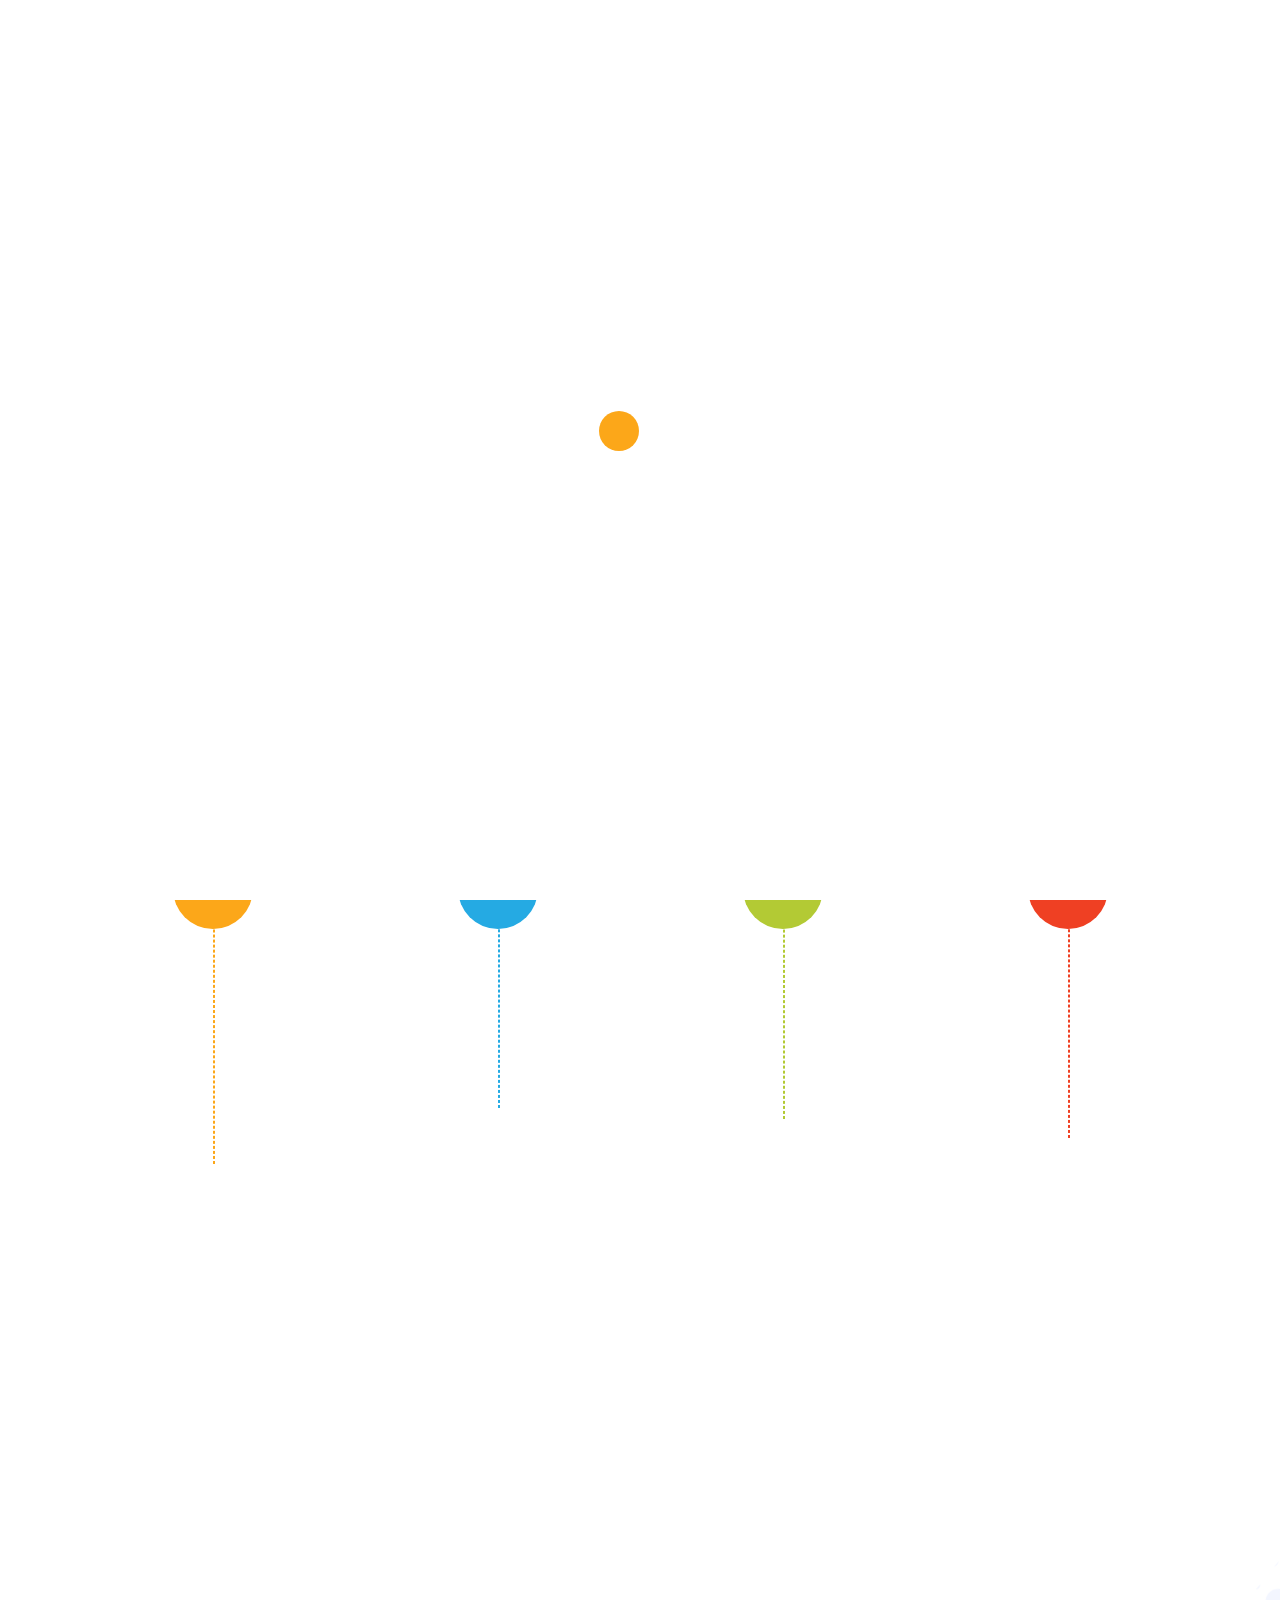
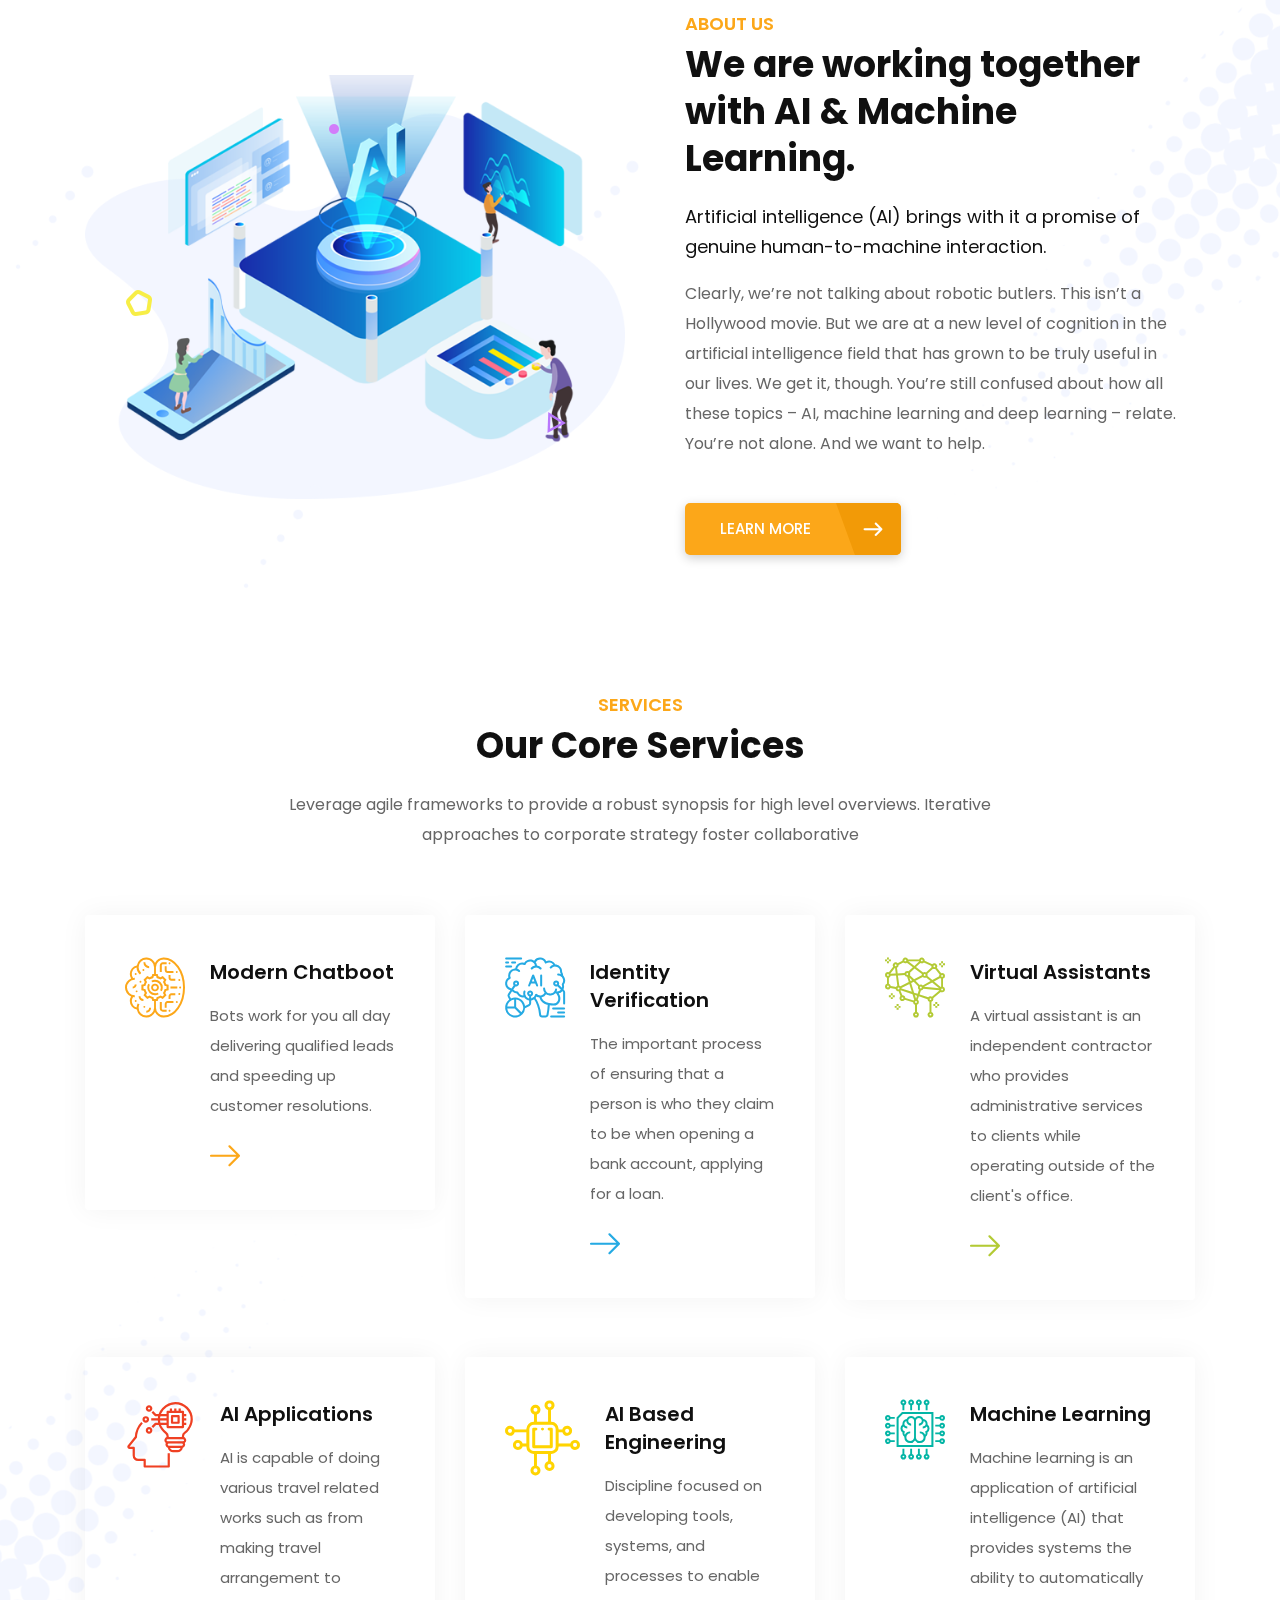
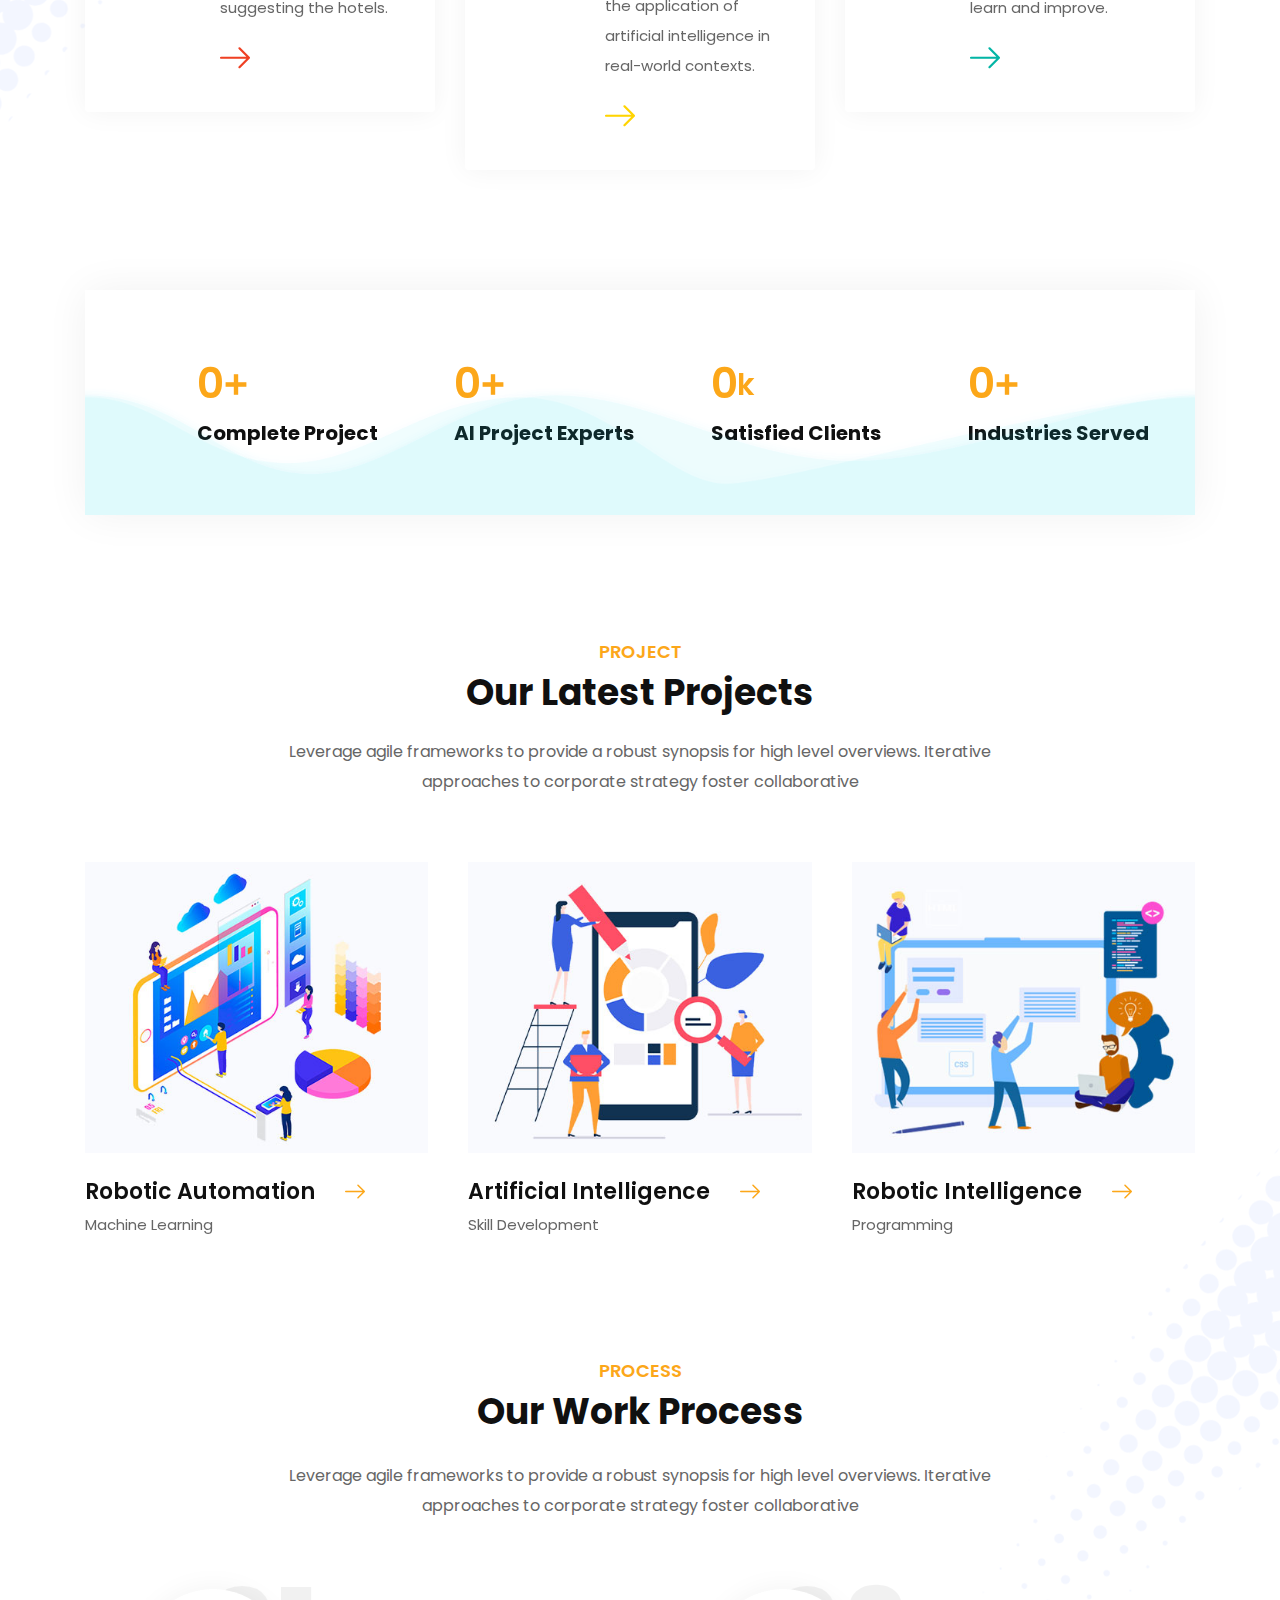
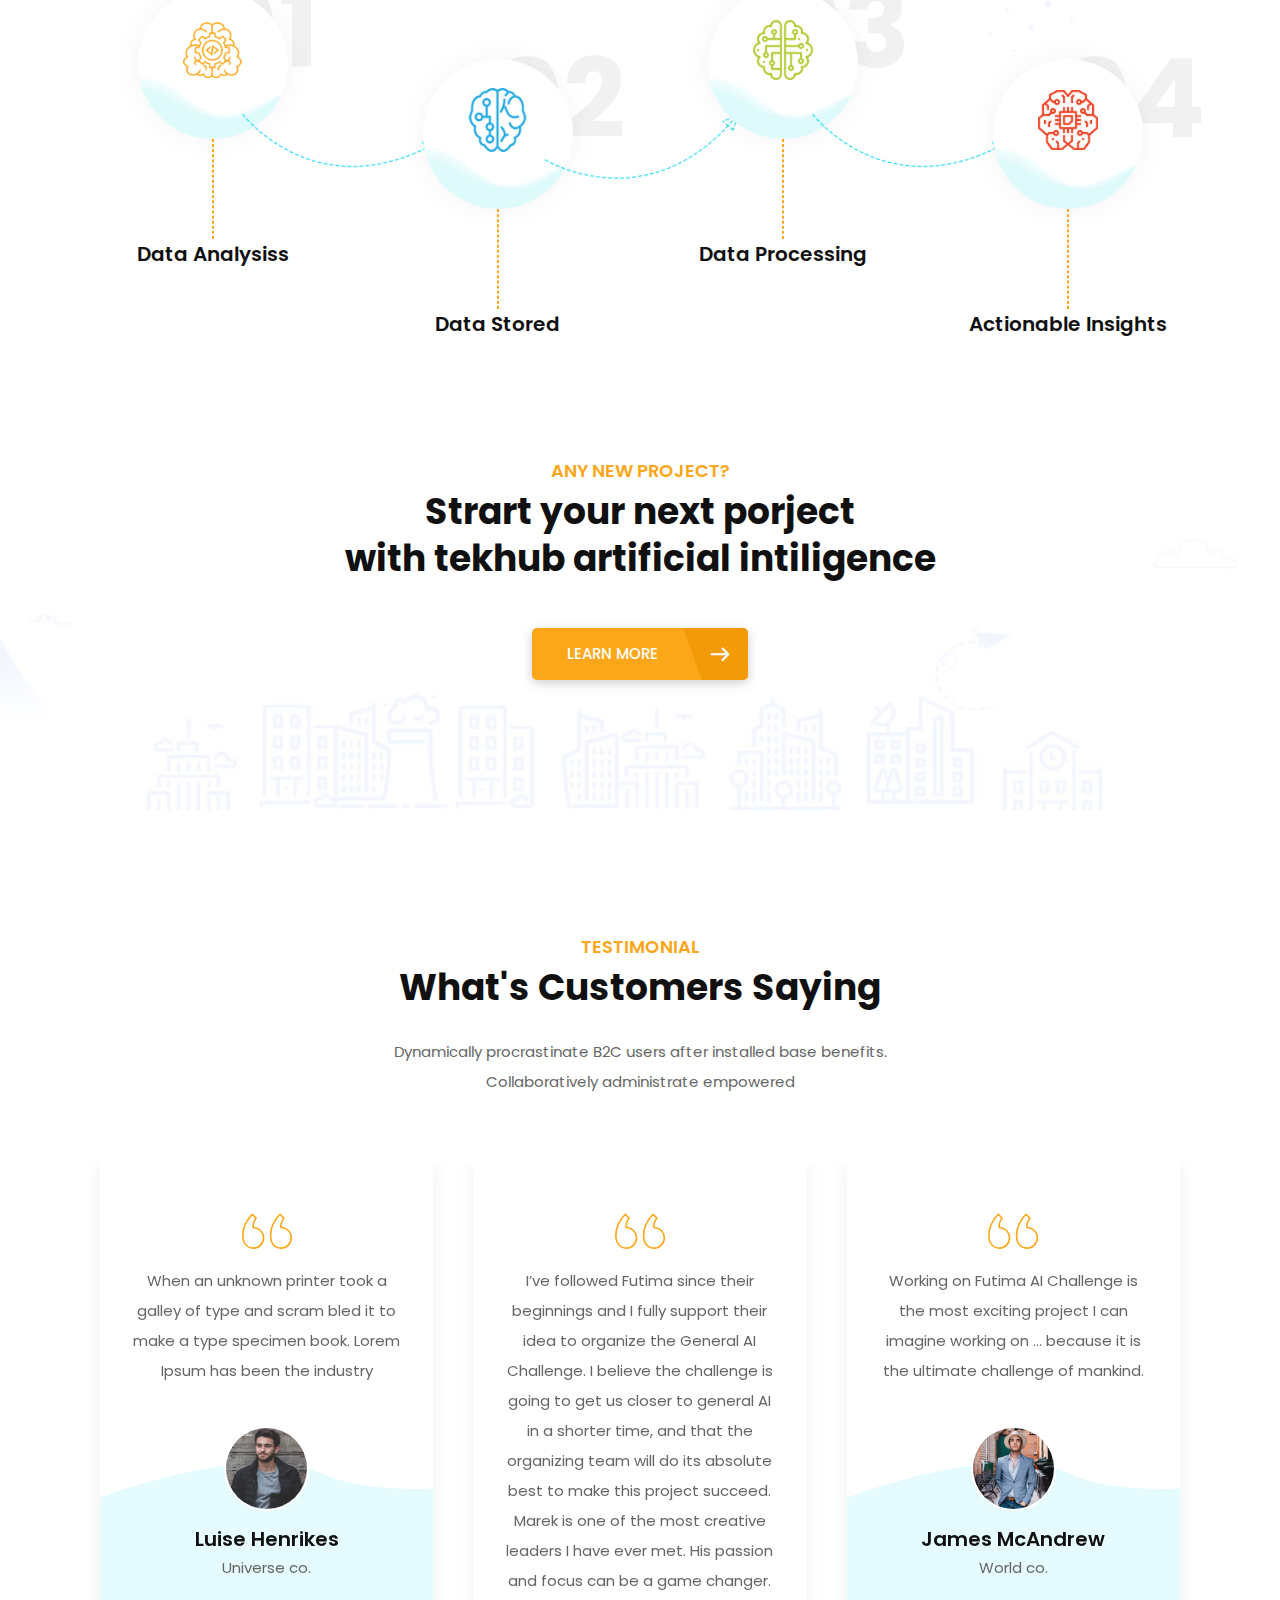
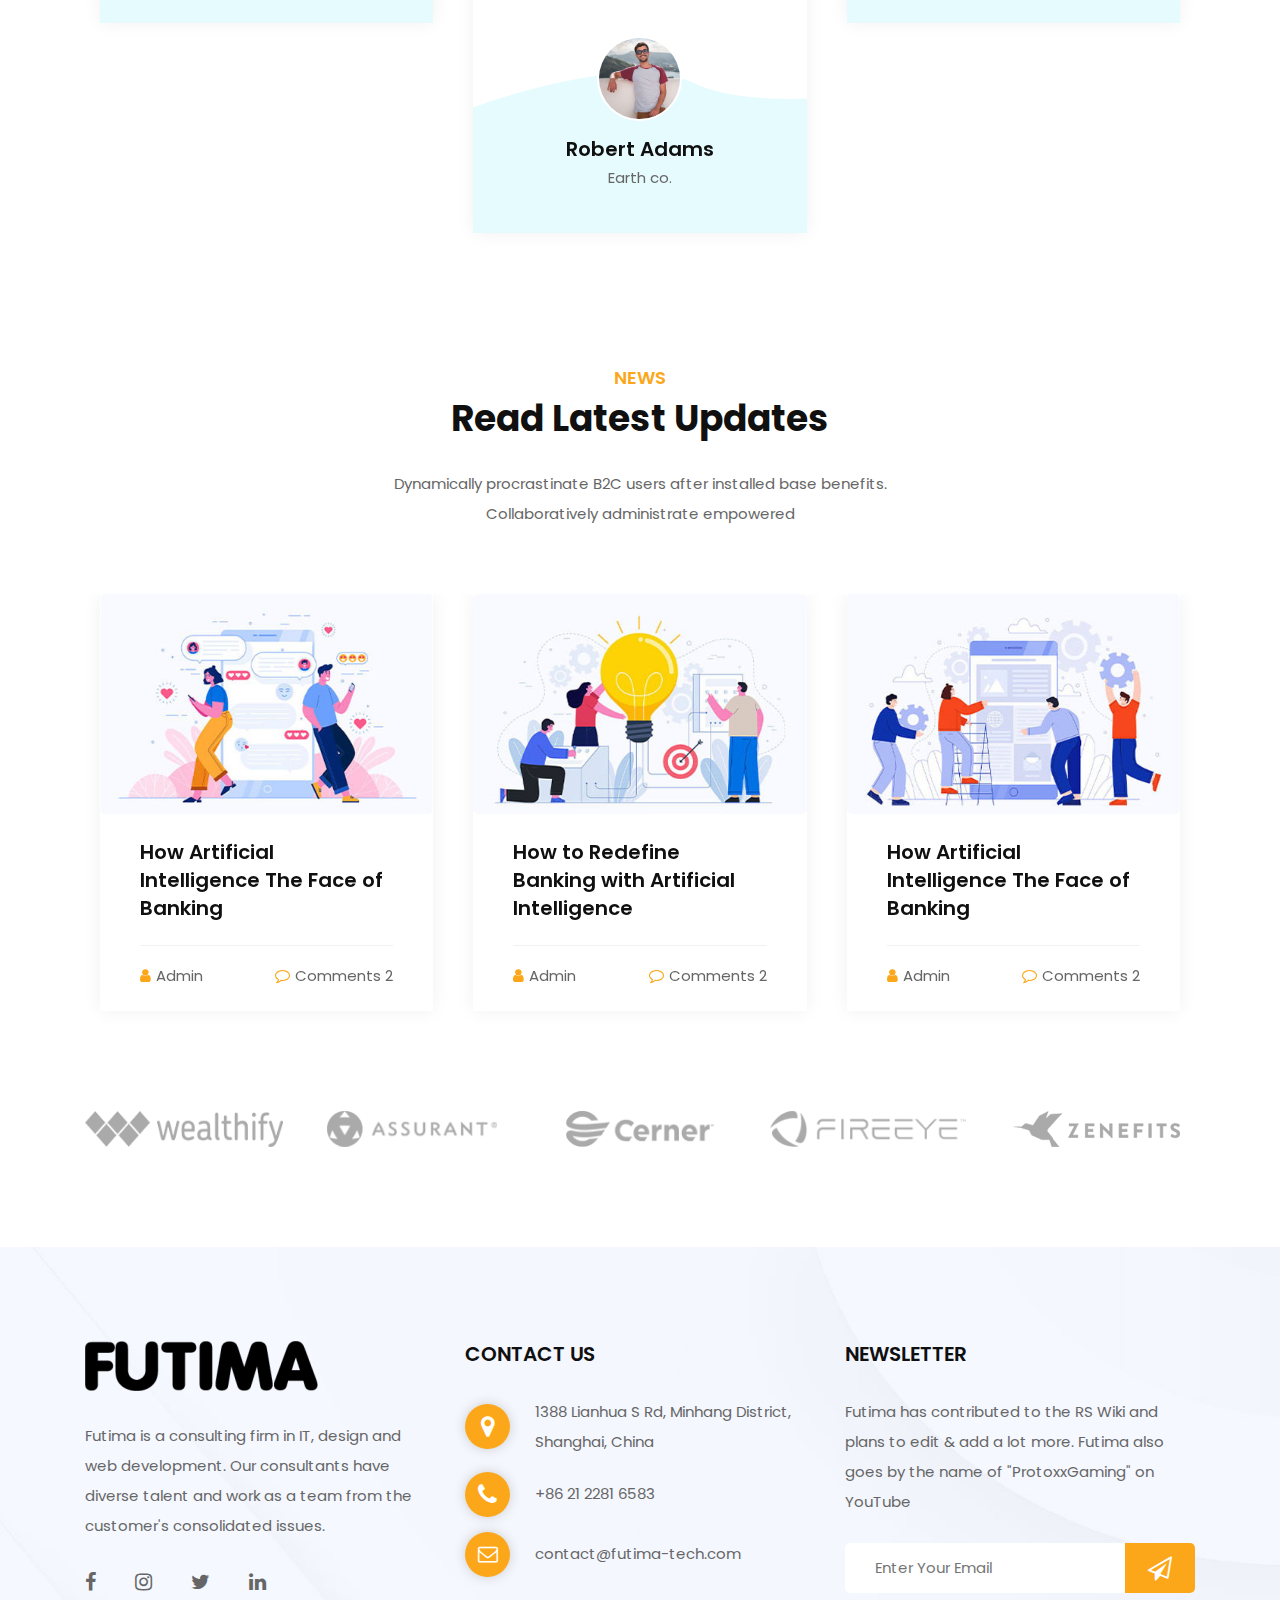
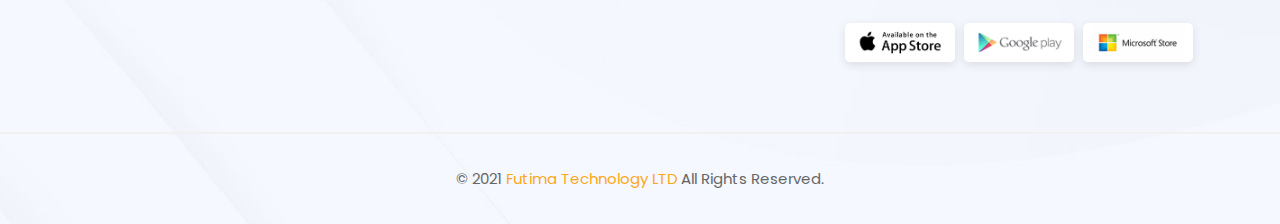
==== commit 901562e6: "update context for index.html and contact.html" ====
--- a/index.html
+++ b/index.html
@@ -320,8 +320,8 @@
                                     <div class="icon-part">
                                         <i class="flaticon-ai-3"></i>
                                     </div>
-                                    <h4 class="title"><a href="#">AI Chippest</a></h4>
-                                    <div class="desc">Find out what's working and not Dig into your data to find</div>
+                                    <h4 class="title"><a href="#">Advanced Programing</a></h4>
+                                    <div class="desc">Development with an object-oriented focus. Design, implementation, and testing of several large programs in a Java and Linux environment using current technologies.</div>
                                 </div>
                             </div>
                         </div>
@@ -332,7 +332,7 @@
                                     <div class="icon-part">
                                         <i class="flaticon-ai-4"></i>
                                     </div>
-                                    <h4 class="title"><a href="#">Advanced Programing</a></h4>
+                                    <h4 class="title"><a href="#">AI Chippest</a></h4>
                                     <div class="desc">Find out what's working and not Dig into your data to find</div>
                                 </div>
                             </div>
@@ -345,7 +345,7 @@
                                         <i class="flaticon-chip"></i>
                                     </div>
                                     <h4 class="title"><a href="#">Cloud AI intergration</a></h4>
-                                    <div class="desc">Find out what's working and not Dig into your data to find</div>
+                                    <div class="desc">Leverage SenseTime’s deep learning platform and AI solutions to improve city management.</div>
                                 </div>
                             </div>
                         </div>
@@ -357,7 +357,7 @@
                                         <i class="flaticon-artificial-intelligence-2"></i>
                                     </div>
                                     <h4 class="title"><a href="#">Robotic Arm</a></h4>
-                                    <div class="desc">Find out what's working and not Dig into your data to find</div>
+                                    <div class="desc">A robotic arm is a type of mechanical arm, usually programmable, with similar functions to a human arm</div>
                                 </div>
                             </div>
                         </div>
@@ -391,8 +391,8 @@
                         <div class="sec-title mb-44">
                             <div class="sub-title primary-color">About us</div>
                             <h2 class="title mb-20">We are working together with AI & Machine Learning.</h2>
-                            <p class="desc2 mb-17">Lorem ipsum dolor sit amet, consectetur adipiscing elit dictum risus, non suscipit arcu Quisque.</p>
-                            <div class="desc">Lorem ipsum dolor sit amet, consectetur adipiscing elit. Duis at dictum risus, non suscipit arcu. Quisque aliquam posuere tortor, sit amet conv allis nunc scelersque in. Lorem ipsum dolor. Lorem ipsum dolor sit ame consectetur adipiscing elit.</div>
+                            <p class="desc2 mb-17">Artificial intelligence (AI) brings with it a promise of genuine human-to-machine interaction.</p>
+                            <div class="desc">Clearly, we’re not talking about robotic butlers. This isn’t a Hollywood movie. But we are at a new level of cognition in the artificial intelligence field that has grown to be truly useful in our lives. We get it, though. You’re still confused about how all these topics – AI, machine learning and deep learning – relate. You’re not alone. And we want to help.</div>
                         </div>
 
                         <div class="learn-btn">
@@ -427,7 +427,7 @@
 
                             <div class="content-part">
                                 <h4 class="title"><a href="#">Modern Chatboot</a></h4>
-                                <div class="desc">Lorem ipsum dolor sit amet, consecr elit. Duis at dictum risus, non suscipit corporate strategy foster</div>
+                                <div class="desc">Bots work for you all day delivering qualified leads and speeding up customer resolutions.</div>
                                 <div class="btn-part">
                                     <a href="#"><i class="flaticon-right-arrow color1"></i></a>
                                 </div>
@@ -442,7 +442,7 @@
                             </div>
                             <div class="content-part">
                                 <h4 class="title"><a href="#">Identity Verification</a></h4>
-                                <div class="desc">Lorem ipsum dolor sit amet, consecr elit. Duis at dictum risus, non suscipit corporate strategy foster</div>
+                                <div class="desc">The important process of ensuring that a person is who they claim to be when opening a bank account, applying for a loan.</div>
                                 <div class="btn-part">
                                     <a href="#"><i class="flaticon-right-arrow color2"></i></a>
                                 </div>
@@ -457,7 +457,7 @@
                             </div>
                             <div class="content-part">
                                 <h4 class="title"><a href="#">Virtual  Assistants</a></h4>
-                                <div class="desc">Lorem ipsum dolor sit amet, consecr elit. Duis at dictum risus, non suscipit corporate strategy foster</div>
+                                <div class="desc">A virtual assistant is an independent contractor who provides administrative services to clients while operating outside of the client's office.</div>
 
                                 <div class="btn-part">
                                     <a href="#"><i class="flaticon-right-arrow color3"></i></a>
@@ -472,7 +472,7 @@
                             </div>
                             <div class="content-part">
                                 <h4 class="title"><a href="#">AI Applications</a></h4>
-                                <div class="desc">Lorem ipsum dolor sit amet, consecr elit. Duis at dictum risus, non suscipit corporate strategy foster</div>
+                                <div class="desc">AI is capable of doing various travel related works such as from making travel arrangement to suggesting the hotels.</div>
 
                                 <div class="btn-part">
                                     <a href="#"><i class="flaticon-right-arrow color4"></i></a>
@@ -490,7 +490,7 @@
                             <div class="content-part">
                                 <h4 class="title"><a href="#">AI Based Engineering</a></h4>
 
-                                <div class="desc">Lorem ipsum dolor sit amet, coecr elit. Duis at dictum risus, non corporate strategy foster</div>
+                                <div class="desc">Discipline focused on developing tools, systems, and processes to enable the application of artificial intelligence in real-world contexts.</div>
                                 <div class="btn-part">
                                     <a href="#"><i class="flaticon-right-arrow color5"></i></a>
                                 </div>
@@ -504,7 +504,7 @@
                             </div>
                             <div class="content-part">
                                 <h4 class="title"><a href="#">Machine Learning</a></h4>
-                                <div class="desc">Lorem ipsum dolor sit amet, consecr elit. Duis at dictum risus, non suscipit corporate strategy foster</div>
+                                <div class="desc">Machine learning is an application of artificial intelligence (AI) that provides systems the ability to automatically learn and improve.</div>
                                 <div class="btn-part">
                                     <a href="#"><i class="flaticon-right-arrow color6"></i></a>
                                 </div>
@@ -829,7 +829,7 @@
                                 <i class="flaticon-icon-157247"></i>
                             </div>
                             <div class="content-part">
-                                <div class="desc">When an unknown printer took a galley of type and scram bled it to make a type specimen book. Lorem Ipsum has been the industry</div>
+                                <div class="desc">I’ve followed Futima since their beginnings and I fully support their idea to organize the General AI Challenge. I believe the challenge is going to get us closer to general AI in a shorter time, and that the organizing team will do its absolute best to make this project succeed. Marek is one of the most creative leaders I have ever met. His passion and focus can be a game changer.</div>
                                 <div class="avatar">
                                     <img src="assets/images/testimonial/2.jpg" alt="">
                                 </div>
@@ -846,7 +846,7 @@
                             </div>
 
                             <div class="content-part">
-                                <div class="desc">When an unknown printer took a galley of type and scram bled it to make a type specimen book. Lorem Ipsum has been the industry</div>
+                                <div class="desc">Working on Futima AI Challenge is the most exciting project I can imagine working on … because it is the ultimate challenge of mankind.</div>
                                 <div class="avatar">
                                     <img src="assets/images/testimonial/3.jpg" alt="">
                                 </div>
@@ -1003,7 +1003,7 @@
                                 <div class="footer-logo">
                                     <a href="#"><img src="assets/images/logo.png" alt="Footer Logo"></a>
                                 </div>
-                                <p class="des">Lorem Ipsum is simply dummy text of the printing and typesetting industry. Lorem Ipsum has been the industry</p>
+                                <p class="des">Futima is a consulting firm in IT, design and web development. Our consultants have diverse talent and work as a team from the customer's consolidated issues.</p>
                                 <div class="footer-widget">
                                     <ul class="social-links">
                                         <li><a href="#"><i class="fa fa-facebook"></i></a></li>
@@ -1021,16 +1021,16 @@
                                 <div class="contact-info">
                                     <div class="info mb-15">
                                         <div class="icon-part"><i class="fa fa-map-marker"></i></div>
-                                        <div class="content width">503 Old Buffalo Street Northwest #205, New York-3087</div>
+                                        <div class="content width">1388 Lianhua S Rd, Minhang District, Shanghai, China</div>
                                     </div>
                                     <div class="info mb-15">
                                         <div class="icon-part"><i class="fa fa-phone"></i></div>
-                                        <div class="content"><a href="tel:+123456789">+123456789</a></div>
+                                        <div class="content"><a href="tel:+123456789">+86 21 2281 6583</a></div>
                                     </div>
 
                                     <div class="info">
                                         <div class="icon-part"><i class="fa fa-envelope-o"></i></div>
-                                        <div class="content"><a href="mailto:info@tekhub.com">info@tekhub.com</a></div>
+                                        <div class="content"><a href="mailto:info@tekhub.com">contact@futima-tech.com</a></div>
                                     </div>
                                 </div>
                             </div>
@@ -1040,7 +1040,7 @@
                                 <h4 class="footer-title">Newsletter</h4>
                                 <!-- Newsletter Start -->
                                 <div class="news-info">
-                                    <p>Lorem ipsum dolor sit amet, conse <br>turini adipiscing elit.</p>
+                                    <p>Futima has contributed to the RS Wiki and plans to edit & add a lot more. Futima also goes by the name of "ProtoxxGaming" on YouTube</p>
                                 </div>
 
                                 <form class="footer-form">
@@ -1059,7 +1059,7 @@
                 </div>
             </div>
             <div class="copyright text-center pt-10 pb-10">
-                © 2021 <a href="#">RSTheme</a> All Rights Reserved.
+                © 2021 <a href="#">Futima Technology LTD</a> All Rights Reserved.
             </div> 
         </footer>
         <!-- Footer Section End -->
